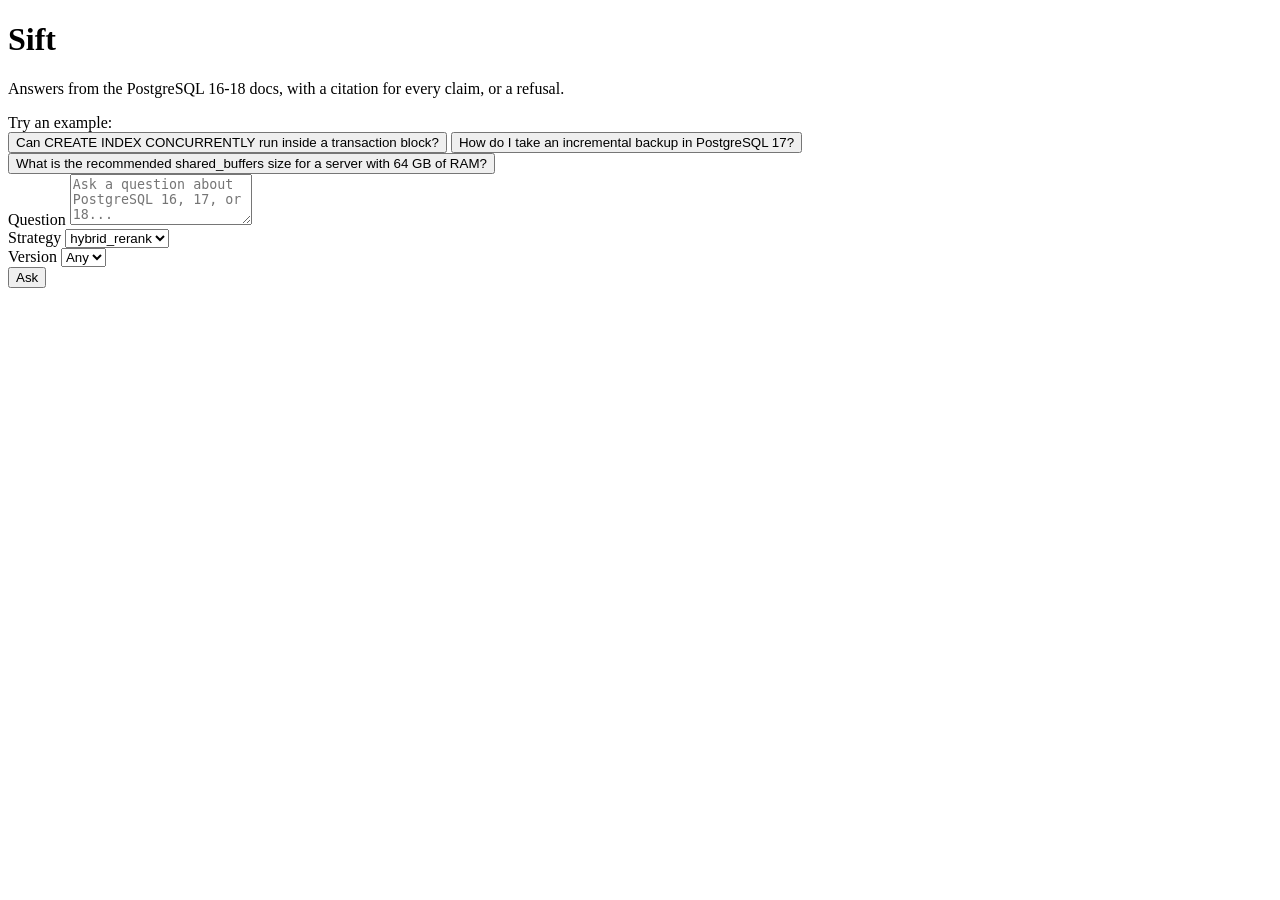
==== src/sift/api/static/index.html @ 6c11eb7f "Week 4 (part 2): query API, demo page, answer eval with Gemini - api: POST /v1/query (strategy, filt" ====
<!doctype html>
<html lang="en">
<head>
  <meta charset="utf-8">
  <meta name="viewport" content="width=device-width, initial-scale=1">
  <title>Sift</title>
  <link rel="stylesheet" href="/static/app.css">
  <script src="/static/app.js" defer></script>
</head>
<body>
  <main class="container">
    <header class="site-header">
      <h1>Sift</h1>
      <p class="subtitle">Answers from the PostgreSQL 16-18 docs, with a citation for every claim, or a refusal.</p>
    </header>

    <section class="examples" aria-label="Example questions">
      <span class="examples-label">Try an example:</span>
      <div class="example-buttons">
        <button type="button" class="example-btn" data-question="Can CREATE INDEX CONCURRENTLY run inside a transaction block?">
          Can CREATE INDEX CONCURRENTLY run inside a transaction block?
        </button>
        <button type="button" class="example-btn" data-question="How do I take an incremental backup in PostgreSQL 17?">
          How do I take an incremental backup in PostgreSQL 17?
        </button>
        <button type="button" class="example-btn" data-question="What is the recommended shared_buffers size for a server with 64 GB of RAM?">
          What is the recommended shared_buffers size for a server with 64 GB of RAM?
        </button>
      </div>
    </section>

    <form id="query-form" class="query-form">
      <div class="field">
        <label for="question">Question</label>
        <textarea id="question" name="question" rows="3" maxlength="1000" required placeholder="Ask a question about PostgreSQL 16, 17, or 18..."></textarea>
      </div>

      <div class="controls">
        <div class="field">
          <label for="strategy">Strategy</label>
          <select id="strategy" name="strategy">
            <option value="hybrid_rerank" selected>hybrid_rerank</option>
            <option value="hybrid">hybrid</option>
            <option value="naive">naive</option>
            <option value="lexical">lexical</option>
          </select>
        </div>

        <div class="field">
          <label for="version">Version</label>
          <select id="version" name="version">
            <option value="" selected>Any</option>
            <option value="16">16</option>
            <option value="17">17</option>
            <option value="18">18</option>
          </select>
        </div>

        <div class="actions">
          <button type="submit" id="ask-btn">Ask</button>
        </div>
      </div>
    </form>

    <section id="results" class="results" aria-live="polite"></section>
  </main>
</body>
</html>
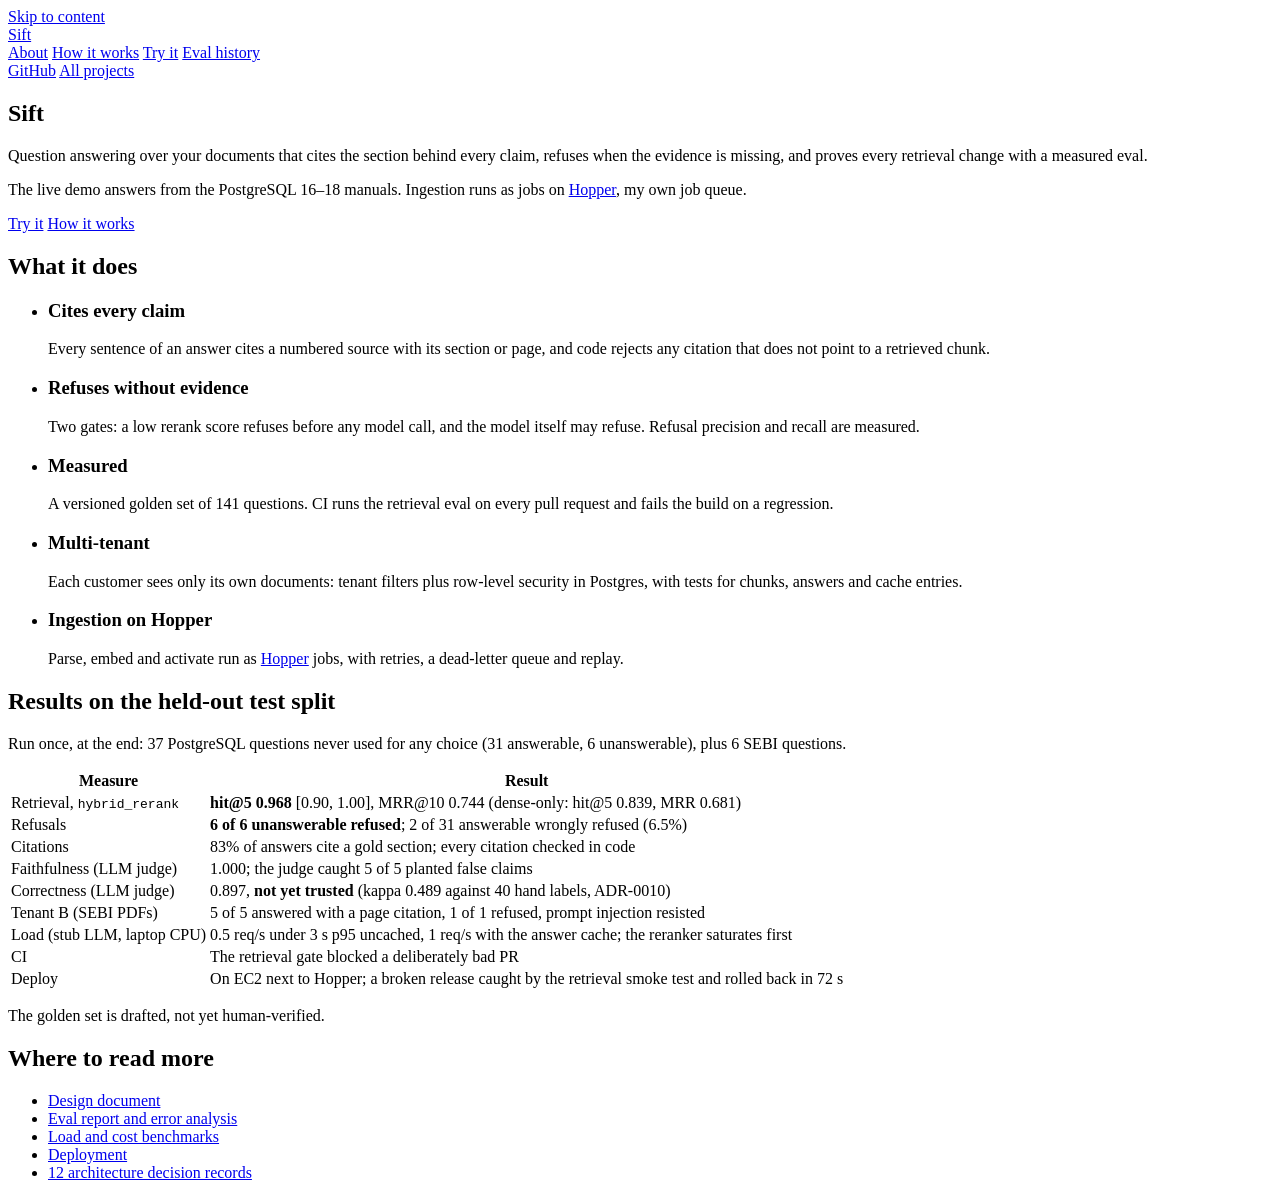
==== commit a5466d95: "Demo page: About, How it works, Try it and Eval history tabs Hash-routed tabs like Hopper's page; an" ====
--- a/src/sift/api/static/index.html
+++ b/src/sift/api/static/index.html
@@ -3,15 +3,282 @@
 <head>
   <meta charset="utf-8">
   <meta name="viewport" content="width=device-width, initial-scale=1">
-  <title>Sift</title>
-  <link rel="stylesheet" href="/static/app.css">
-  <script src="/static/app.js" defer></script>
+  <title>Sift · cited answers over your documents</title>
+  <meta name="description" content="Sift: question answering over your documents that cites the section behind every claim, refuses when the evidence is missing, and proves every retrieval change with a measured eval.">
+  <meta name="color-scheme" content="light dark">
+  <link rel="stylesheet" href="static/app.css">
+  <script src="static/app.js" defer></script>
 </head>
 <body>
-  <main class="container">
-    <header class="site-header">
+<a class="skip" href="#main">Skip to content</a>
+
+<header class="site-header">
+  <div class="wrap header-row">
+    <a class="brand" href="#about">Sift</a>
+    <nav class="tabs" aria-label="Sections">
+      <a href="#about" data-tab-link="about">About</a>
+      <a href="#how" data-tab-link="how">How it works</a>
+      <a href="#try" data-tab-link="try">Try it</a>
+      <a href="#evals" data-tab-link="evals">Eval history</a>
+    </nav>
+    <div class="header-end">
+      <a href="https://github.com/Srinu-design/sift">GitHub</a>
+      <a href="../">All projects</a>
+    </div>
+  </div>
+</header>
+
+<main id="main">
+
+<!-- ============================================================ About -->
+<section id="about" data-tab="about" class="tab-panel">
+  <div class="wrap">
+    <header class="hero">
       <h1>Sift</h1>
-      <p class="subtitle">Answers from the PostgreSQL 16-18 docs, with a citation for every claim, or a refusal.</p>
+      <p class="lede">Question answering over your documents that cites the section behind every
+        claim, refuses when the evidence is missing, and proves every retrieval change with a
+        measured eval.</p>
+      <p>The live demo answers from the PostgreSQL 16–18 manuals. Ingestion runs as jobs on
+        <a href="../hopper/">Hopper</a>, my own job queue.</p>
+      <p class="hero-actions">
+        <a class="btn primary" href="#try">Try it</a>
+        <a class="btn" href="#how">How it works</a>
+      </p>
+    </header>
+
+    <section class="section" aria-labelledby="features-title">
+      <h2 id="features-title">What it does</h2>
+      <ul class="cards">
+        <li class="card"><h3>Cites every claim</h3><p>Every sentence of an answer cites a numbered
+          source with its section or page, and code rejects any citation that does not point to
+          a retrieved chunk.</p></li>
+        <li class="card"><h3>Refuses without evidence</h3><p>Two gates: a low rerank score refuses
+          before any model call, and the model itself may refuse. Refusal precision and recall
+          are measured.</p></li>
+        <li class="card"><h3>Measured</h3><p>A versioned golden set of 141 questions. CI runs the
+          retrieval eval on every pull request and fails the build on a regression.</p></li>
+        <li class="card"><h3>Multi-tenant</h3><p>Each customer sees only its own documents:
+          tenant filters plus row-level security in Postgres, with tests for chunks, answers and
+          cache entries.</p></li>
+        <li class="card"><h3>Ingestion on Hopper</h3><p>Parse, embed and activate run as
+          <a href="https://github.com/Srinu-design/hopper">Hopper</a> jobs, with retries, a
+          dead-letter queue and replay.</p></li>
+      </ul>
+    </section>
+
+    <section class="section" aria-labelledby="results-title">
+      <h2 id="results-title">Results on the held-out test split</h2>
+      <p>Run once, at the end: 37 PostgreSQL questions never used for any choice (31 answerable,
+        6 unanswerable), plus 6 SEBI questions.</p>
+      <div class="table-wrap">
+        <table>
+          <thead><tr><th scope="col">Measure</th><th scope="col">Result</th></tr></thead>
+          <tbody>
+            <tr><td>Retrieval, <code>hybrid_rerank</code></td><td><strong>hit@5 0.968</strong> [0.90, 1.00], MRR@10 0.744 (dense-only: hit@5 0.839, MRR 0.681)</td></tr>
+            <tr><td>Refusals</td><td><strong>6 of 6 unanswerable refused</strong>; 2 of 31 answerable wrongly refused (6.5%)</td></tr>
+            <tr><td>Citations</td><td>83% of answers cite a gold section; every citation checked in code</td></tr>
+            <tr><td>Faithfulness (LLM judge)</td><td>1.000; the judge caught 5 of 5 planted false claims</td></tr>
+            <tr><td>Correctness (LLM judge)</td><td>0.897, <strong>not yet trusted</strong> (kappa 0.489 against 40 hand labels, ADR-0010)</td></tr>
+            <tr><td>Tenant B (SEBI PDFs)</td><td>5 of 5 answered with a page citation, 1 of 1 refused, prompt injection resisted</td></tr>
+            <tr><td>Load (stub LLM, laptop CPU)</td><td>0.5 req/s under 3 s p95 uncached, 1 req/s with the answer cache; the reranker saturates first</td></tr>
+            <tr><td>CI</td><td>The retrieval gate blocked a deliberately bad PR</td></tr>
+            <tr><td>Deploy</td><td>On EC2 next to Hopper; a broken release caught by the retrieval smoke test and rolled back in 72 s</td></tr>
+          </tbody>
+        </table>
+      </div>
+      <p class="note">The golden set is drafted, not yet human-verified.</p>
+    </section>
+
+    <section class="section" aria-labelledby="more-title">
+      <h2 id="more-title">Where to read more</h2>
+      <ul class="link-list">
+        <li><a href="https://github.com/Srinu-design/sift/blob/main/docs/design.md">Design document</a></li>
+        <li><a href="https://github.com/Srinu-design/sift/blob/main/docs/eval-report.md">Eval report and error analysis</a></li>
+        <li><a href="https://github.com/Srinu-design/sift/blob/main/docs/benchmarks.md">Load and cost benchmarks</a></li>
+        <li><a href="https://github.com/Srinu-design/sift/blob/main/docs/deploy.md">Deployment</a></li>
+        <li><a href="https://github.com/Srinu-design/sift/tree/main/docs/adr">12 architecture decision records</a></li>
+      </ul>
+    </section>
+  </div>
+</section>
+
+<!-- ============================================================ How it works -->
+<section id="how" data-tab="how" class="tab-panel" hidden>
+  <div class="wrap">
+    <header class="page-head">
+      <h1>How it works</h1>
+    </header>
+    <nav class="chip-row" aria-label="On this page">
+      <a class="chip" href="#pipeline">Query path</a>
+      <a class="chip" href="#ingest">Ingest path</a>
+      <a class="chip" href="#architecture">Components</a>
+      <a class="chip" href="#retrieval">Retrieval</a>
+      <a class="chip" href="#answers">Answers and refusals</a>
+      <a class="chip" href="#evaluation">Evaluation</a>
+      <a class="chip" href="#security">Tenancy and security</a>
+      <a class="chip" href="#operations">Operations</a>
+      <a class="chip" href="#decisions">Decisions</a>
+    </nav>
+
+    <section class="section" id="pipeline" aria-labelledby="pipeline-title">
+      <h2 id="pipeline-title">The query path</h2>
+      <ol class="flow">
+        <li><strong>Auth and tenancy</strong> The tenant comes from the API key, never the request;
+          every transaction is scoped to it, and row-level security is the second layer.</li>
+        <li><strong>Answer cache</strong> Keyed by tenant, collection, index version, strategy,
+          filters, prompt version, model and the normalised question.</li>
+        <li><strong>Dense and lexical search</strong> Dense top 50 (pgvector HNSW) and lexical
+          top 50 (Postgres full-text) run concurrently, with metadata filters inside both.</li>
+        <li><strong>Fusion</strong> Reciprocal-rank fusion with k = 60 merges the two lists.</li>
+        <li><strong>Rerank</strong> A cross-encoder rescores the fused top 30; the top 8 go to the
+          model.</li>
+        <li><strong>Gate 1</strong> If the best rerank score is below τ = 0.19, Sift refuses
+          without calling the model.</li>
+        <li><strong>Answer and check</strong> The model returns JSON with <code>[S#]</code>
+          markers and short quotes; code checks every id, every quote, and that every sentence
+          cites. One retry, then refusal.</li>
+        <li><strong>Gate 2</strong> The model may refuse itself. The query is logged with
+          timings per stage, tokens, cost and the gate.</li>
+      </ol>
+    </section>
+
+    <section class="section" id="ingest" aria-labelledby="ingest-title">
+      <h2 id="ingest-title">The ingest path</h2>
+      <p>An upload is stored under its SHA-256, so an unchanged file creates nothing and makes no
+        embedding calls. A Hopper <code>parse</code> job splits HTML by sections and PDFs by page
+        (chunks of about 400 tokens, 15% overlap, never across a section or page),
+        <code>embed</code> jobs run per 64 chunks on their own queue, and
+        <code>activate</code> swaps the document's live version atomically.</p>
+      <p class="note">On the live server the index was restored from the evaluated local
+        database; live uploads are not enabled there.</p>
+    </section>
+
+    <section class="section" id="architecture" aria-labelledby="arch-title">
+      <h2 id="arch-title">Components</h2>
+      <dl class="defs">
+        <div><dt>sift-api</dt><dd>Query API, uploads, collections and this page; runs as a
+          non-owner database role.</dd></div>
+        <div><dt>sift-models</dt><dd>bge-small embeddings and the MiniLM cross-encoder, loaded
+          once.</dd></div>
+        <div><dt>sift-ingest</dt><dd>Internal endpoints that Hopper's jobs call: parse, embed,
+          activate.</dd></div>
+        <div><dt>Hopper</dt><dd>Retries, dead-letter queue and replay for ingestion.</dd></div>
+        <div><dt>Postgres</dt><dd>One store for chunks, vectors, full-text and filters.</dd></div>
+        <div><dt>Redis</dt><dd>Caches, rate-limit token buckets and daily spend; every use fails
+          open.</dd></div>
+        <div><dt>Gemini</dt><dd>Writes the answer from the numbered sources.</dd></div>
+      </dl>
+    </section>
+
+    <section class="section" id="retrieval" aria-labelledby="retrieval-title">
+      <h2 id="retrieval-title">Retrieval strategies</h2>
+      <p>Golden set v1, dev split, 71 answerable questions, 95% bootstrap intervals.</p>
+      <div class="table-wrap">
+        <table>
+          <thead><tr><th scope="col">Strategy</th><th scope="col">hit@5</th><th scope="col">hit@8</th><th scope="col">recall@10</th><th scope="col">MRR@10</th></tr></thead>
+          <tbody>
+            <tr><td>naive (dense, bge-small)</td><td>0.887 <span class="ci">[0.82, 0.96]</span></td><td>0.930 <span class="ci">[0.87, 0.99]</span></td><td>0.958 <span class="ci">[0.91, 0.99]</span></td><td>0.747 <span class="ci">[0.66, 0.83]</span></td></tr>
+            <tr><td>lexical (OR full-text)</td><td>0.817 <span class="ci">[0.72, 0.90]</span></td><td>0.873 <span class="ci">[0.79, 0.94]</span></td><td>0.852 <span class="ci">[0.77, 0.93]</span></td><td>0.607 <span class="ci">[0.51, 0.69]</span></td></tr>
+            <tr><td>hybrid (RRF, k = 60)</td><td>0.887 <span class="ci">[0.82, 0.96]</span></td><td>0.958 <span class="ci">[0.90, 1.00]</span></td><td>0.951 <span class="ci">[0.89, 0.99]</span></td><td>0.738 <span class="ci">[0.65, 0.82]</span></td></tr>
+            <tr><td><strong>hybrid_rerank</strong> (cross-encoder, top 30)</td><td>0.887 <span class="ci">[0.80, 0.96]</span></td><td><strong>0.986</strong> <span class="ci">[0.96, 1.00]</span></td><td>0.979 <span class="ci">[0.94, 1.00]</span></td><td><strong>0.841</strong> <span class="ci">[0.76, 0.91]</span></td></tr>
+          </tbody>
+        </table>
+      </div>
+      <p><strong>Reranking is the first real gain:</strong> MRR@10 +0.086 [+0.018, +0.163] over
+        naive. <strong>Hybrid alone beats lexical but ties naive:</strong> it fixes exact
+        identifiers (version-specific hit@5 0.70 → 1.00) but lets two medium ranks beat one first
+        place, which the reranker fixes.</p>
+    </section>
+
+    <section class="section" id="answers" aria-labelledby="answers-title">
+      <h2 id="answers-title">Answers, citations and refusals</h2>
+      <p>86 dev questions, <code>hybrid_rerank</code>, gemini-3.5-flash-lite, prompt
+        <code>answer-v2</code>:</p>
+      <div class="table-wrap">
+        <table>
+          <thead><tr><th scope="col"></th><th scope="col">Answered</th><th scope="col">Refused</th></tr></thead>
+          <tbody>
+            <tr><td>Answerable (71)</td><td>67</td><td>4 (gate 1: 3, gate 2: 1)</td></tr>
+            <tr><td>Unanswerable (15)</td><td>2</td><td>13 (gate 1: 4, gate 2: 9)</td></tr>
+          </tbody>
+        </table>
+      </div>
+      <p>Refusal recall 0.87, wrong refusals 5.6%. Gate 1 is mostly a cost saver; the model
+        (gate 2) catches 9 of the 11 it lets through. 94% of answers cite at least one gold
+        section.</p>
+    </section>
+
+    <section class="section" id="evaluation" aria-labelledby="eval-title">
+      <h2 id="eval-title">Evaluation</h2>
+      <ul>
+        <li>Golden set v1: 123 PostgreSQL questions (17% unanswerable), labelled by section, with
+          a frozen dev/test split; v2-sebi: 18 questions with page labels and prompt-injection
+          cases.</li>
+        <li>Retrieval metrics (hit@k, recall@k, MRR@10, bootstrap intervals, paired comparisons)
+          gate every pull request; the gate
+          <a href="https://github.com/Srinu-design/sift/blob/main/docs/ci-gate-demo.md">blocked a
+          deliberately bad one</a>.</li>
+        <li>Answers, refusals, citations and the LLM judge run nightly. The judge's correctness
+          score is not yet trusted (kappa 0.489 against 40 hand labels).</li>
+        <li>Every dated run is on the <a href="#evals">Eval history</a> tab.</li>
+      </ul>
+    </section>
+
+    <section class="section" id="security" aria-labelledby="security-title">
+      <h2 id="security-title">Tenancy and security</h2>
+      <ul>
+        <li>Tenant filters plus row-level security on a shared index; tests prove tenant B cannot
+          retrieve tenant A's chunks, answers or cache entries.</li>
+        <li>API keys look like <code>sift_live_&lt;prefix&gt;_&lt;secret&gt;</code>; only an
+          HMAC of the secret, with a server-side pepper, is stored.</li>
+        <li>Sources are treated as data: prompt v2 fences them, and all three instructions planted
+          in a tenant-B document were resisted.</li>
+        <li>This page runs under a strict Content-Security-Policy and renders model output as text
+          only.</li>
+      </ul>
+    </section>
+
+    <section class="section" id="operations" aria-labelledby="ops-title">
+      <h2 id="ops-title">Operations</h2>
+      <ul>
+        <li>Answer cache keyed by index version, a query-embedding cache, per-client rate limits
+          and a per-tenant daily spend cap.</li>
+        <li>Prometheus metrics and a Grafana dashboard: p50/p95 per stage, cost per query, cache
+          hit rate, refusals by gate, errors.</li>
+        <li>Load: 0.5 requests/s with p95 under 3 s without the answer cache, 1 request/s with it;
+          the cross-encoder saturates first.</li>
+        <li>Deployed from GitHub Actions; each release must pass a retrieval smoke test or the
+          previous one comes back automatically.</li>
+      </ul>
+    </section>
+
+    <section class="section" id="decisions" aria-labelledby="decisions-title">
+      <h2 id="decisions-title">Decisions</h2>
+      <ol class="adr-list">
+        <li><a href="https://github.com/Srinu-design/sift/blob/main/docs/adr/0001-postgres-for-search.md">Postgres (pgvector + full-text search) instead of a dedicated vector database</a></li>
+        <li><a href="https://github.com/Srinu-design/sift/blob/main/docs/adr/0002-rrf-fusion.md">Reciprocal-rank fusion with k = 60 instead of weighted score fusion</a></li>
+        <li><a href="https://github.com/Srinu-design/sift/blob/main/docs/adr/0003-cross-encoder-rerank.md">Rerank the fused top 30 with ms-marco-MiniLM-L6-v2 on CPU</a></li>
+        <li><a href="https://github.com/Srinu-design/sift/blob/main/docs/adr/0004-chunking.md">Structure-aware chunking at ~400 tokens with 15% overlap, from the ablation</a></li>
+        <li><a href="https://github.com/Srinu-design/sift/blob/main/docs/adr/0005-embedding-model.md">Embedding model: local bge-small-en-v1.5, not an API model</a></li>
+        <li><a href="https://github.com/Srinu-design/sift/blob/main/docs/adr/0006-ingestion-on-hopper.md">Ingestion as Hopper http jobs; internal-host allowlist; a queue for embedding</a></li>
+        <li><a href="https://github.com/Srinu-design/sift/blob/main/docs/adr/0007-gold-labels.md">Gold labels at section or page level, never chunk ids</a></li>
+        <li><a href="https://github.com/Srinu-design/sift/blob/main/docs/adr/0008-two-gate-refusal.md">Two-gate refusal, with τ tuned on dev</a></li>
+        <li><a href="https://github.com/Srinu-design/sift/blob/main/docs/adr/0009-eval-in-ci.md">Retrieval eval on every PR; generation eval nightly</a></li>
+        <li><a href="https://github.com/Srinu-design/sift/blob/main/docs/adr/0010-llm-judge.md">LLM judge, validated against human labels (not yet trusted for correctness)</a></li>
+        <li><a href="https://github.com/Srinu-design/sift/blob/main/docs/adr/0011-answer-cache.md">Answer cache keyed by index_version; no semantic cache</a></li>
+        <li><a href="https://github.com/Srinu-design/sift/blob/main/docs/adr/0012-tenant-isolation.md">Tenant isolation with filters plus row-level security, on a shared index</a></li>
+      </ol>
+    </section>
+  </div>
+</section>
+
+<!-- ============================================================ Try it -->
+<section id="try" data-tab="try" class="tab-panel" hidden>
+  <div class="wrap">
+    <header class="page-head">
+      <h1>Try it</h1>
+      <p class="subtitle">Answers come only from the PostgreSQL 16–18 manuals, with a citation for
+        every claim; off-topic questions are refused. The demo shares one free-tier model quota.</p>
     </header>
 
     <section class="examples" aria-label="Example questions">
@@ -63,6 +330,41 @@
     </form>
 
     <section id="results" class="results" aria-live="polite"></section>
-  </main>
+  </div>
+</section>
+
+<!-- ============================================================ Eval history -->
+<section id="evals" data-tab="evals" class="tab-panel" hidden>
+  <div class="wrap">
+    <header class="page-head">
+      <h1>Eval history</h1>
+      <p class="subtitle">Every dated eval run committed to the repository, one row per run.
+        <strong>dev</strong> runs guided every choice; <strong>test</strong> runs were made once,
+        at the end. Strategy labels with a suffix (<code>-r10</code>, <code>-nofilter</code>,
+        <code>-and</code>) are ablations. Regenerated with <code>make eval-history</code>.</p>
+    </header>
+    <p id="evals-status" class="note" aria-live="polite">Loading…</p>
+    <section class="section" aria-labelledby="ret-runs-title">
+      <h2 id="ret-runs-title">Retrieval runs</h2>
+      <div class="table-wrap">
+        <table>
+          <thead><tr><th scope="col">Date (UTC)</th><th scope="col">Commit</th><th scope="col">Strategy</th><th scope="col">Split</th><th scope="col">Golden set</th><th scope="col">hit@5</th><th scope="col">hit@8</th><th scope="col">recall@10</th><th scope="col">MRR@10</th></tr></thead>
+          <tbody id="retrieval-runs"></tbody>
+        </table>
+      </div>
+    </section>
+    <section class="section" aria-labelledby="ans-runs-title">
+      <h2 id="ans-runs-title">Answer runs</h2>
+      <div class="table-wrap">
+        <table>
+          <thead><tr><th scope="col">Date (UTC)</th><th scope="col">Commit</th><th scope="col">Strategy</th><th scope="col">Split</th><th scope="col">Golden set</th><th scope="col">Refusal recall</th><th scope="col">Refusal precision</th><th scope="col">Citation accuracy</th></tr></thead>
+          <tbody id="answer-runs"></tbody>
+        </table>
+      </div>
+    </section>
+  </div>
+</section>
+
+</main>
 </body>
 </html>
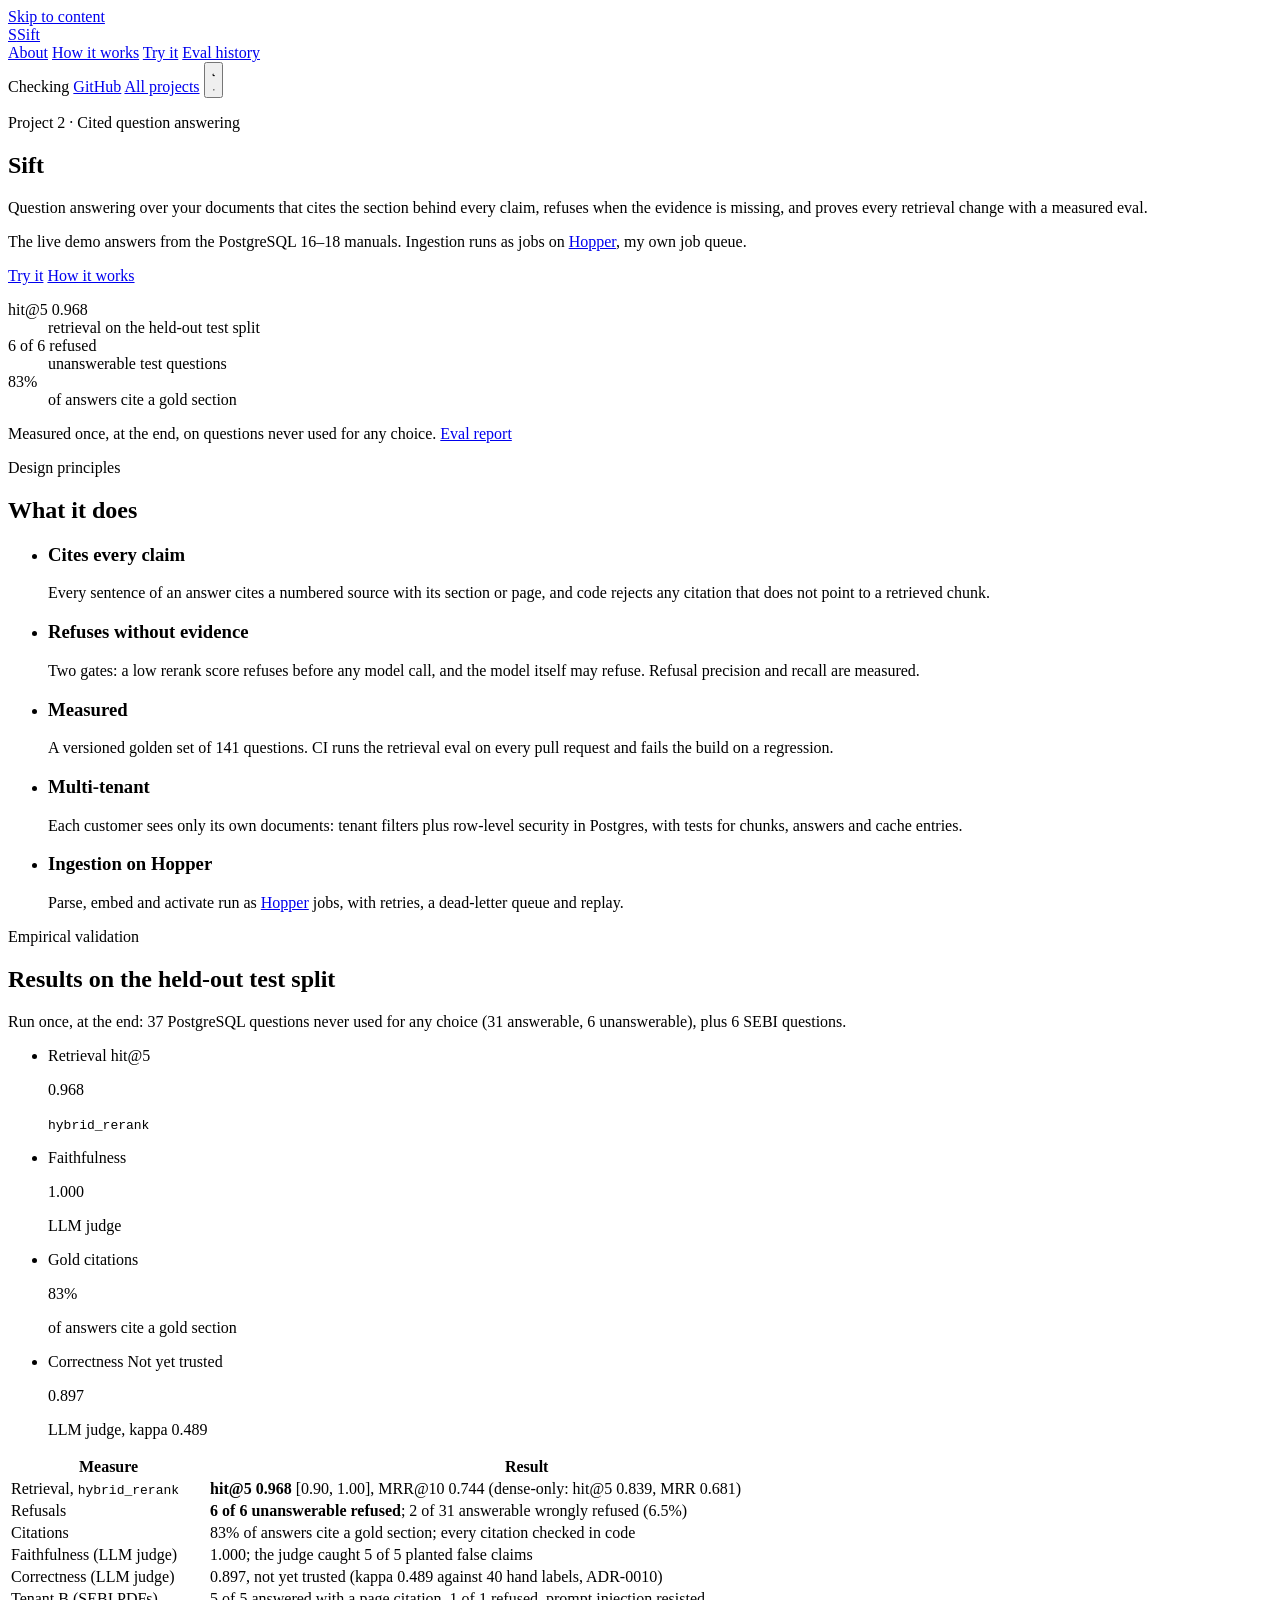
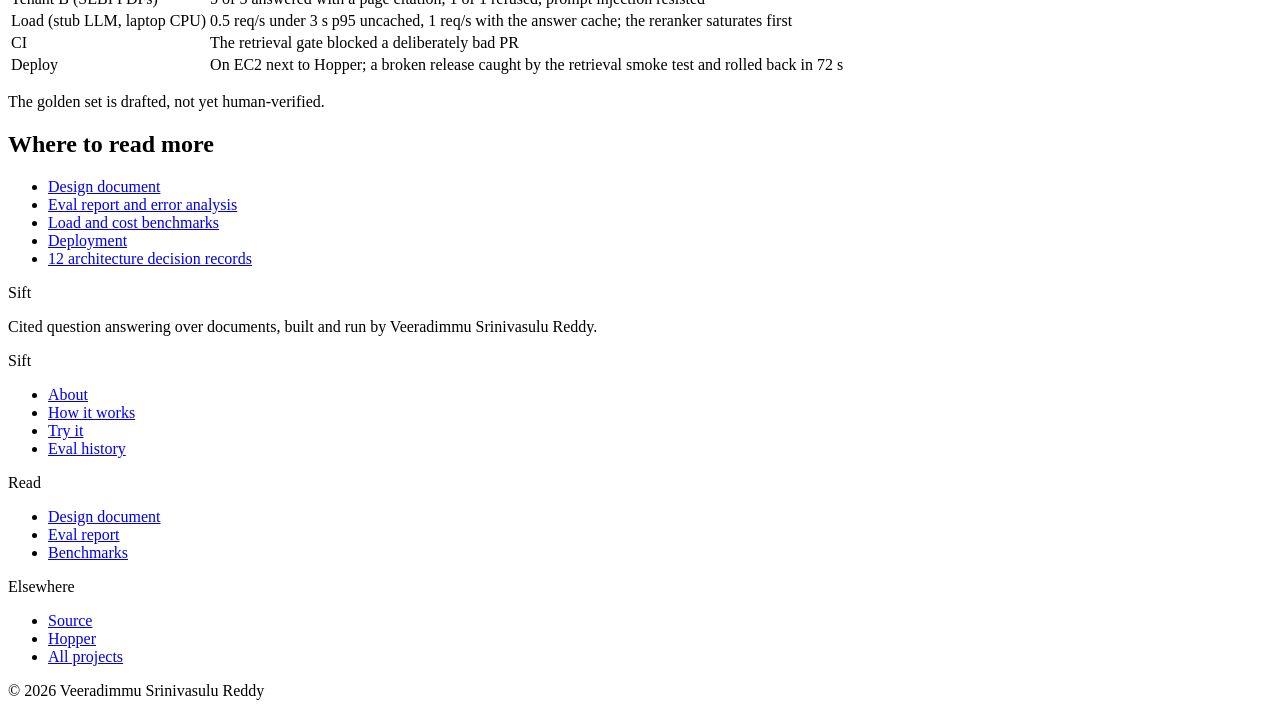
==== commit 2c640318: "Rebuild the demo page from the Stitch designs Same design tokens as the portfolio home and Hopper's " ====
--- a/src/sift/api/static/index.html
+++ b/src/sift/api/static/index.html
@@ -6,15 +6,17 @@
   <title>Sift · cited answers over your documents</title>
   <meta name="description" content="Sift: question answering over your documents that cites the section behind every claim, refuses when the evidence is missing, and proves every retrieval change with a measured eval.">
   <meta name="color-scheme" content="light dark">
+  <!-- Before the styles: applies a saved light or dark choice before the first paint. -->
+  <script src="static/theme.js"></script>
   <link rel="stylesheet" href="static/app.css">
   <script src="static/app.js" defer></script>
 </head>
 <body>
 <a class="skip" href="#main">Skip to content</a>
 
-<header class="site-header">
-  <div class="wrap header-row">
-    <a class="brand" href="#about">Sift</a>
+<header class="nav-shell">
+  <div class="nav">
+    <a class="brand" href="#about" aria-label="Sift, home"><span class="mark emerald" aria-hidden="true">S</span><span>Sift</span></a>
     <nav class="tabs" aria-label="Sections">
       <a href="#about" data-tab-link="about">About</a>
       <a href="#how" data-tab-link="how">How it works</a>
@@ -22,8 +24,15 @@
       <a href="#evals" data-tab-link="evals">Eval history</a>
     </nav>
     <div class="header-end">
-      <a href="https://github.com/Srinu-design/sift">GitHub</a>
-      <a href="../">All projects</a>
+      <span class="status" id="status" data-state="unknown" title="Live status from readyz">
+        <span class="status-dot" aria-hidden="true"></span><span id="status-text">Checking</span>
+      </span>
+      <a class="header-link" href="https://github.com/Srinu-design/sift">GitHub</a>
+      <a class="header-link" href="../">All projects</a>
+      <button type="button" class="icon-btn" id="theme-toggle" aria-label="Switch to dark mode" title="Switch to dark mode">
+        <svg class="icon-moon" viewBox="0 0 24 24" aria-hidden="true"><path d="M20 14.5A8.5 8.5 0 0 1 9.5 4a8.5 8.5 0 1 0 10.5 10.5Z"/></svg>
+        <svg class="icon-sun" viewBox="0 0 24 24" aria-hidden="true"><circle cx="12" cy="12" r="4.2"/><path d="M12 2.5v2.2M12 19.3v2.2M2.5 12h2.2M19.3 12h2.2M5.3 5.3l1.55 1.55M17.15 17.15l1.55 1.55M5.3 18.7l1.55-1.55M17.15 6.85l1.55-1.55"/></svg>
+      </button>
     </div>
   </div>
 </header>
@@ -32,24 +41,39 @@
 
 <!-- ============================================================ About -->
 <section id="about" data-tab="about" class="tab-panel">
-  <div class="wrap">
-    <header class="hero">
-      <h1>Sift</h1>
-      <p class="lede">Question answering over your documents that cites the section behind every
+  <div class="hero">
+    <div class="wrap hero-head">
+      <p class="eyebrow">Project 2 · Cited question answering</p>
+      <h1 class="display">Sift</h1>
+      <p class="tagline">Question answering over your documents that cites the section behind every
         claim, refuses when the evidence is missing, and proves every retrieval change with a
         measured eval.</p>
-      <p>The live demo answers from the PostgreSQL 16–18 manuals. Ingestion runs as jobs on
-        <a href="../hopper/">Hopper</a>, my own job queue.</p>
-      <p class="hero-actions">
+      <p class="lead">The live demo answers from the PostgreSQL 16–18 manuals. Ingestion runs as jobs
+        on <a href="../hopper/">Hopper</a>, my own job queue.</p>
+      <div class="actions">
         <a class="btn primary" href="#try">Try it</a>
         <a class="btn" href="#how">How it works</a>
-      </p>
-    </header>
-
+      </div>
+    </div>
+    <div class="wrap">
+      <div class="hero-art on-dark">
+        <dl class="figures">
+          <div><dt>hit@5 0.968</dt><dd>retrieval on the held-out test split</dd></div>
+          <div><dt>6 of 6 refused</dt><dd>unanswerable test questions</dd></div>
+          <div><dt>83%</dt><dd>of answers cite a gold section</dd></div>
+        </dl>
+      </div>
+      <p class="footnote">Measured once, at the end, on questions never used for any choice.
+        <a href="https://github.com/Srinu-design/sift/blob/main/docs/eval-report.md">Eval report</a></p>
+    </div>
+  </div>
+
+  <div class="wrap">
     <section class="section" aria-labelledby="features-title">
+      <p class="eyebrow">Design principles</p>
       <h2 id="features-title">What it does</h2>
       <ul class="cards">
-        <li class="card"><h3>Cites every claim</h3><p>Every sentence of an answer cites a numbered
+        <li class="card wide"><h3>Cites every claim</h3><p>Every sentence of an answer cites a numbered
           source with its section or page, and code rejects any citation that does not point to
           a retrieved chunk.</p></li>
         <li class="card"><h3>Refuses without evidence</h3><p>Two gates: a low rerank score refuses
@@ -67,9 +91,16 @@
     </section>
 
     <section class="section" aria-labelledby="results-title">
+      <p class="eyebrow">Empirical validation</p>
       <h2 id="results-title">Results on the held-out test split</h2>
-      <p>Run once, at the end: 37 PostgreSQL questions never used for any choice (31 answerable,
-        6 unanswerable), plus 6 SEBI questions.</p>
+      <p class="section-lead">Run once, at the end: 37 PostgreSQL questions never used for any choice
+        (31 answerable, 6 unanswerable), plus 6 SEBI questions.</p>
+      <ul class="metrics">
+        <li><p class="metric-label">Retrieval hit@5</p><p class="metric-value">0.968</p><p class="metric-note"><code>hybrid_rerank</code></p></li>
+        <li><p class="metric-label">Faithfulness</p><p class="metric-value">1.000</p><p class="metric-note">LLM judge</p></li>
+        <li><p class="metric-label">Gold citations</p><p class="metric-value">83%</p><p class="metric-note">of answers cite a gold section</p></li>
+        <li><p class="metric-label">Correctness <span class="chip-warn">Not yet trusted</span></p><p class="metric-value">0.897</p><p class="metric-note">LLM judge, kappa 0.489</p></li>
+      </ul>
       <div class="table-wrap">
         <table>
           <thead><tr><th scope="col">Measure</th><th scope="col">Result</th></tr></thead>
@@ -78,7 +109,7 @@
             <tr><td>Refusals</td><td><strong>6 of 6 unanswerable refused</strong>; 2 of 31 answerable wrongly refused (6.5%)</td></tr>
             <tr><td>Citations</td><td>83% of answers cite a gold section; every citation checked in code</td></tr>
             <tr><td>Faithfulness (LLM judge)</td><td>1.000; the judge caught 5 of 5 planted false claims</td></tr>
-            <tr><td>Correctness (LLM judge)</td><td>0.897, <strong>not yet trusted</strong> (kappa 0.489 against 40 hand labels, ADR-0010)</td></tr>
+            <tr><td>Correctness (LLM judge)</td><td>0.897, <span class="chip-warn">not yet trusted</span> (kappa 0.489 against 40 hand labels, ADR-0010)</td></tr>
             <tr><td>Tenant B (SEBI PDFs)</td><td>5 of 5 answered with a page citation, 1 of 1 refused, prompt injection resisted</td></tr>
             <tr><td>Load (stub LLM, laptop CPU)</td><td>0.5 req/s under 3 s p95 uncached, 1 req/s with the answer cache; the reranker saturates first</td></tr>
             <tr><td>CI</td><td>The retrieval gate blocked a deliberately bad PR</td></tr>
@@ -91,7 +122,7 @@
 
     <section class="section" aria-labelledby="more-title">
       <h2 id="more-title">Where to read more</h2>
-      <ul class="link-list">
+      <ul class="pill-links">
         <li><a href="https://github.com/Srinu-design/sift/blob/main/docs/design.md">Design document</a></li>
         <li><a href="https://github.com/Srinu-design/sift/blob/main/docs/eval-report.md">Eval report and error analysis</a></li>
         <li><a href="https://github.com/Srinu-design/sift/blob/main/docs/benchmarks.md">Load and cost benchmarks</a></li>
@@ -107,8 +138,11 @@
   <div class="wrap">
     <header class="page-head">
       <h1>How it works</h1>
+      <p class="lead">From a question to a cited answer or a refusal, and how each step is measured.</p>
     </header>
-    <nav class="chip-row" aria-label="On this page">
+  </div>
+  <nav class="subnav" aria-label="On this page">
+    <div class="subnav-row">
       <a class="chip" href="#pipeline">Query path</a>
       <a class="chip" href="#ingest">Ingest path</a>
       <a class="chip" href="#architecture">Components</a>
@@ -118,39 +152,47 @@
       <a class="chip" href="#security">Tenancy and security</a>
       <a class="chip" href="#operations">Operations</a>
       <a class="chip" href="#decisions">Decisions</a>
-    </nav>
+    </div>
+  </nav>
+  <div class="wrap">
 
     <section class="section" id="pipeline" aria-labelledby="pipeline-title">
       <h2 id="pipeline-title">The query path</h2>
       <ol class="flow">
-        <li><strong>Auth and tenancy</strong> The tenant comes from the API key, never the request;
-          every transaction is scoped to it, and row-level security is the second layer.</li>
-        <li><strong>Answer cache</strong> Keyed by tenant, collection, index version, strategy,
-          filters, prompt version, model and the normalised question.</li>
-        <li><strong>Dense and lexical search</strong> Dense top 50 (pgvector HNSW) and lexical
-          top 50 (Postgres full-text) run concurrently, with metadata filters inside both.</li>
-        <li><strong>Fusion</strong> Reciprocal-rank fusion with k = 60 merges the two lists.</li>
-        <li><strong>Rerank</strong> A cross-encoder rescores the fused top 30; the top 8 go to the
-          model.</li>
-        <li><strong>Gate 1</strong> If the best rerank score is below τ = 0.19, Sift refuses
-          without calling the model.</li>
-        <li><strong>Answer and check</strong> The model returns JSON with <code>[S#]</code>
+        <li><h3>Auth and tenancy</h3><p>The tenant comes from the API key, never the request;
+          every transaction is scoped to it, and row-level security is the second layer.</p></li>
+        <li><h3>Answer cache</h3><p>Keyed by tenant, collection, index version, strategy,
+          filters, prompt version, model and the normalised question.</p></li>
+        <li><h3>Dense and lexical search</h3>
+          <div class="lanes">
+            <p class="lane"><strong>Dense</strong> top 50, pgvector HNSW</p>
+            <p class="lane"><strong>Lexical</strong> top 50, Postgres full-text</p>
+          </div>
+          <p>Both run concurrently, with metadata filters inside both.</p></li>
+        <li><h3>Fusion</h3><p>Reciprocal-rank fusion with k = 60 merges the two lists.</p></li>
+        <li><h3>Rerank</h3><p>A cross-encoder rescores the fused top 30; the top 8 go to the
+          model.</p></li>
+        <li><h3>Gate 1</h3><p>If the best rerank score is below τ = 0.19, Sift refuses
+          without calling the model.</p></li>
+        <li><h3>Answer and check</h3><p>The model returns JSON with <code>[S#]</code>
           markers and short quotes; code checks every id, every quote, and that every sentence
-          cites. One retry, then refusal.</li>
-        <li><strong>Gate 2</strong> The model may refuse itself. The query is logged with
-          timings per stage, tokens, cost and the gate.</li>
+          cites. One retry, then refusal.</p></li>
+        <li><h3>Gate 2</h3><p>The model may refuse itself. The query is logged with
+          timings per stage, tokens, cost and the gate.</p></li>
       </ol>
     </section>
 
     <section class="section" id="ingest" aria-labelledby="ingest-title">
       <h2 id="ingest-title">The ingest path</h2>
-      <p>An upload is stored under its SHA-256, so an unchanged file creates nothing and makes no
-        embedding calls. A Hopper <code>parse</code> job splits HTML by sections and PDFs by page
-        (chunks of about 400 tokens, 15% overlap, never across a section or page),
-        <code>embed</code> jobs run per 64 chunks on their own queue, and
-        <code>activate</code> swaps the document's live version atomically.</p>
-      <p class="note">On the live server the index was restored from the evaluated local
-        database; live uploads are not enabled there.</p>
+      <div class="card prose">
+        <p>An upload is stored under its SHA-256, so an unchanged file creates nothing and makes no
+          embedding calls. A Hopper <code>parse</code> job splits HTML by sections and PDFs by page
+          (chunks of about 400 tokens, 15% overlap, never across a section or page),
+          <code>embed</code> jobs run per 64 chunks on their own queue, and
+          <code>activate</code> swaps the document's live version atomically.</p>
+        <p class="note">On the live server the index was restored from the evaluated local
+          database; live uploads are not enabled there.</p>
+      </div>
     </section>
 
     <section class="section" id="architecture" aria-labelledby="arch-title">
@@ -172,15 +214,16 @@
 
     <section class="section" id="retrieval" aria-labelledby="retrieval-title">
       <h2 id="retrieval-title">Retrieval strategies</h2>
-      <p>Golden set v1, dev split, 71 answerable questions, 95% bootstrap intervals.</p>
+      <p class="section-lead">Golden set v1, dev split, 71 answerable questions, 95% bootstrap
+        intervals. The best value in each column is marked.</p>
       <div class="table-wrap">
         <table>
           <thead><tr><th scope="col">Strategy</th><th scope="col">hit@5</th><th scope="col">hit@8</th><th scope="col">recall@10</th><th scope="col">MRR@10</th></tr></thead>
           <tbody>
-            <tr><td>naive (dense, bge-small)</td><td>0.887 <span class="ci">[0.82, 0.96]</span></td><td>0.930 <span class="ci">[0.87, 0.99]</span></td><td>0.958 <span class="ci">[0.91, 0.99]</span></td><td>0.747 <span class="ci">[0.66, 0.83]</span></td></tr>
+            <tr><td>naive (dense, bge-small)</td><td><span class="best">0.887</span> <span class="ci">[0.82, 0.96]</span></td><td>0.930 <span class="ci">[0.87, 0.99]</span></td><td>0.958 <span class="ci">[0.91, 0.99]</span></td><td>0.747 <span class="ci">[0.66, 0.83]</span></td></tr>
             <tr><td>lexical (OR full-text)</td><td>0.817 <span class="ci">[0.72, 0.90]</span></td><td>0.873 <span class="ci">[0.79, 0.94]</span></td><td>0.852 <span class="ci">[0.77, 0.93]</span></td><td>0.607 <span class="ci">[0.51, 0.69]</span></td></tr>
-            <tr><td>hybrid (RRF, k = 60)</td><td>0.887 <span class="ci">[0.82, 0.96]</span></td><td>0.958 <span class="ci">[0.90, 1.00]</span></td><td>0.951 <span class="ci">[0.89, 0.99]</span></td><td>0.738 <span class="ci">[0.65, 0.82]</span></td></tr>
-            <tr><td><strong>hybrid_rerank</strong> (cross-encoder, top 30)</td><td>0.887 <span class="ci">[0.80, 0.96]</span></td><td><strong>0.986</strong> <span class="ci">[0.96, 1.00]</span></td><td>0.979 <span class="ci">[0.94, 1.00]</span></td><td><strong>0.841</strong> <span class="ci">[0.76, 0.91]</span></td></tr>
+            <tr><td>hybrid (RRF, k = 60)</td><td><span class="best">0.887</span> <span class="ci">[0.82, 0.96]</span></td><td>0.958 <span class="ci">[0.90, 1.00]</span></td><td>0.951 <span class="ci">[0.89, 0.99]</span></td><td>0.738 <span class="ci">[0.65, 0.82]</span></td></tr>
+            <tr><td><strong>hybrid_rerank</strong> (cross-encoder, top 30)</td><td><span class="best">0.887</span> <span class="ci">[0.80, 0.96]</span></td><td><span class="best">0.986</span> <span class="ci">[0.96, 1.00]</span></td><td><span class="best">0.979</span> <span class="ci">[0.94, 1.00]</span></td><td><span class="best">0.841</span> <span class="ci">[0.76, 0.91]</span></td></tr>
           </tbody>
         </table>
       </div>
@@ -192,11 +235,11 @@
 
     <section class="section" id="answers" aria-labelledby="answers-title">
       <h2 id="answers-title">Answers, citations and refusals</h2>
-      <p>86 dev questions, <code>hybrid_rerank</code>, gemini-3.5-flash-lite, prompt
+      <p class="section-lead">86 dev questions, <code>hybrid_rerank</code>, gemini-3.5-flash-lite, prompt
         <code>answer-v2</code>:</p>
       <div class="table-wrap">
         <table>
-          <thead><tr><th scope="col"></th><th scope="col">Answered</th><th scope="col">Refused</th></tr></thead>
+          <thead><tr><th scope="col"><span class="sr-only">Questions</span></th><th scope="col">Answered</th><th scope="col">Refused</th></tr></thead>
           <tbody>
             <tr><td>Answerable (71)</td><td>67</td><td>4 (gate 1: 3, gate 2: 1)</td></tr>
             <tr><td>Unanswerable (15)</td><td>2</td><td>13 (gate 1: 4, gate 2: 9)</td></tr>
@@ -208,49 +251,51 @@
         section.</p>
     </section>
 
-    <section class="section" id="evaluation" aria-labelledby="eval-title">
-      <h2 id="eval-title">Evaluation</h2>
-      <ul>
-        <li>Golden set v1: 123 PostgreSQL questions (17% unanswerable), labelled by section, with
-          a frozen dev/test split; v2-sebi: 18 questions with page labels and prompt-injection
-          cases.</li>
-        <li>Retrieval metrics (hit@k, recall@k, MRR@10, bootstrap intervals, paired comparisons)
-          gate every pull request; the gate
-          <a href="https://github.com/Srinu-design/sift/blob/main/docs/ci-gate-demo.md">blocked a
-          deliberately bad one</a>.</li>
-        <li>Answers, refusals, citations and the LLM judge run nightly. The judge's correctness
-          score is not yet trusted (kappa 0.489 against 40 hand labels).</li>
-        <li>Every dated run is on the <a href="#evals">Eval history</a> tab.</li>
-      </ul>
-    </section>
-
-    <section class="section" id="security" aria-labelledby="security-title">
-      <h2 id="security-title">Tenancy and security</h2>
-      <ul>
-        <li>Tenant filters plus row-level security on a shared index; tests prove tenant B cannot
-          retrieve tenant A's chunks, answers or cache entries.</li>
-        <li>API keys look like <code>sift_live_&lt;prefix&gt;_&lt;secret&gt;</code>; only an
-          HMAC of the secret, with a server-side pepper, is stored.</li>
-        <li>Sources are treated as data: prompt v2 fences them, and all three instructions planted
-          in a tenant-B document were resisted.</li>
-        <li>This page runs under a strict Content-Security-Policy and renders model output as text
-          only.</li>
-      </ul>
-    </section>
-
-    <section class="section" id="operations" aria-labelledby="ops-title">
-      <h2 id="ops-title">Operations</h2>
-      <ul>
-        <li>Answer cache keyed by index version, a query-embedding cache, per-client rate limits
-          and a per-tenant daily spend cap.</li>
-        <li>Prometheus metrics and a Grafana dashboard: p50/p95 per stage, cost per query, cache
-          hit rate, refusals by gate, errors.</li>
-        <li>Load: 0.5 requests/s with p95 under 3 s without the answer cache, 1 request/s with it;
-          the cross-encoder saturates first.</li>
-        <li>Deployed from GitHub Actions; each release must pass a retrieval smoke test or the
-          previous one comes back automatically.</li>
-      </ul>
-    </section>
+    <div class="trio">
+      <section class="card" id="evaluation" aria-labelledby="eval-title">
+        <h2 id="eval-title">Evaluation</h2>
+        <ul>
+          <li>Golden set v1: 123 PostgreSQL questions (17% unanswerable), labelled by section, with
+            a frozen dev/test split; v2-sebi: 18 questions with page labels and prompt-injection
+            cases.</li>
+          <li>Retrieval metrics (hit@k, recall@k, MRR@10, bootstrap intervals, paired comparisons)
+            gate every pull request; the gate
+            <a href="https://github.com/Srinu-design/sift/blob/main/docs/ci-gate-demo.md">blocked a
+            deliberately bad one</a>.</li>
+          <li>Answers, refusals, citations and the LLM judge run nightly. The judge's correctness
+            score is not yet trusted (kappa 0.489 against 40 hand labels).</li>
+          <li>Every dated run is on the <a href="#evals">Eval history</a> tab.</li>
+        </ul>
+      </section>
+
+      <section class="card" id="security" aria-labelledby="security-title">
+        <h2 id="security-title">Tenancy and security</h2>
+        <ul>
+          <li>Tenant filters plus row-level security on a shared index; tests prove tenant B cannot
+            retrieve tenant A's chunks, answers or cache entries.</li>
+          <li>API keys look like <code>sift_live_&lt;prefix&gt;_&lt;secret&gt;</code>; only an
+            HMAC of the secret, with a server-side pepper, is stored.</li>
+          <li>Sources are treated as data: prompt v2 fences them, and all three instructions planted
+            in a tenant-B document were resisted.</li>
+          <li>This page runs under a strict Content-Security-Policy and renders model output as text
+            only.</li>
+        </ul>
+      </section>
+
+      <section class="card" id="operations" aria-labelledby="ops-title">
+        <h2 id="ops-title">Operations</h2>
+        <ul>
+          <li>Answer cache keyed by index version, a query-embedding cache, per-client rate limits
+            and a per-tenant daily spend cap.</li>
+          <li>Prometheus metrics and a Grafana dashboard: p50/p95 per stage, cost per query, cache
+            hit rate, refusals by gate, errors.</li>
+          <li>Load: 0.5 requests/s with p95 under 3 s without the answer cache, 1 request/s with it;
+            the cross-encoder saturates first.</li>
+          <li>Deployed from GitHub Actions; each release must pass a retrieval smoke test or the
+            previous one comes back automatically.</li>
+        </ul>
+      </section>
+    </div>
 
     <section class="section" id="decisions" aria-labelledby="decisions-title">
       <h2 id="decisions-title">Decisions</h2>
@@ -277,33 +322,23 @@
   <div class="wrap">
     <header class="page-head">
       <h1>Try it</h1>
-      <p class="subtitle">Answers come only from the PostgreSQL 16–18 manuals, with a citation for
+      <p class="lead">Answers come only from the PostgreSQL 16–18 manuals, with a citation for
         every claim; off-topic questions are refused. The demo shares one free-tier model quota.</p>
     </header>
 
-    <section class="examples" aria-label="Example questions">
-      <span class="examples-label">Try an example:</span>
-      <div class="example-buttons">
-        <button type="button" class="example-btn" data-question="Can CREATE INDEX CONCURRENTLY run inside a transaction block?">
-          Can CREATE INDEX CONCURRENTLY run inside a transaction block?
-        </button>
-        <button type="button" class="example-btn" data-question="How do I take an incremental backup in PostgreSQL 17?">
-          How do I take an incremental backup in PostgreSQL 17?
-        </button>
-        <button type="button" class="example-btn" data-question="What is the recommended shared_buffers size for a server with 64 GB of RAM?">
-          What is the recommended shared_buffers size for a server with 64 GB of RAM?
-        </button>
-      </div>
-    </section>
-
-    <form id="query-form" class="query-form">
-      <div class="field">
-        <label for="question">Question</label>
-        <textarea id="question" name="question" rows="3" maxlength="1000" required placeholder="Ask a question about PostgreSQL 16, 17, or 18..."></textarea>
+    <form id="query-form" class="ask-box">
+      <label for="question" class="sr-only">Question</label>
+      <textarea id="question" name="question" rows="3" maxlength="1000" required placeholder="Ask a question about PostgreSQL 16, 17, or 18…"></textarea>
+
+      <div class="examples" role="group" aria-labelledby="examples-label">
+        <span class="examples-label" id="examples-label">Try an example:</span>
+        <button type="button" class="example-btn" data-question="Can CREATE INDEX CONCURRENTLY run inside a transaction block?">Can CREATE INDEX CONCURRENTLY run inside a transaction block?</button>
+        <button type="button" class="example-btn" data-question="How do I take an incremental backup in PostgreSQL 17?">How do I take an incremental backup in PostgreSQL 17?</button>
+        <button type="button" class="example-btn" data-question="What is the recommended shared_buffers size for a server with 64 GB of RAM?">What is the recommended shared_buffers size for a server with 64 GB of RAM?</button>
       </div>
 
       <div class="controls">
-        <div class="field">
+        <div class="pill-select">
           <label for="strategy">Strategy</label>
           <select id="strategy" name="strategy">
             <option value="hybrid_rerank" selected>hybrid_rerank</option>
@@ -312,8 +347,7 @@
             <option value="lexical">lexical</option>
           </select>
         </div>
-
-        <div class="field">
+        <div class="pill-select">
           <label for="version">Version</label>
           <select id="version" name="version">
             <option value="" selected>Any</option>
@@ -322,10 +356,7 @@
             <option value="18">18</option>
           </select>
         </div>
-
-        <div class="actions">
-          <button type="submit" id="ask-btn">Ask</button>
-        </div>
+        <button type="submit" id="ask-btn" class="btn primary">Ask</button>
       </div>
     </form>
 
@@ -338,12 +369,19 @@
   <div class="wrap">
     <header class="page-head">
       <h1>Eval history</h1>
-      <p class="subtitle">Every dated eval run committed to the repository, one row per run.
+      <p class="lead">Every dated eval run committed to the repository, one row per run.
         <strong>dev</strong> runs guided every choice; <strong>test</strong> runs were made once,
         at the end. Strategy labels with a suffix (<code>-r10</code>, <code>-nofilter</code>,
         <code>-and</code>) are ablations. Regenerated with <code>make eval-history</code>.</p>
     </header>
     <p id="evals-status" class="note" aria-live="polite">Loading…</p>
+
+    <section class="card chart-card" aria-labelledby="chart-title">
+      <h2 id="chart-title">MRR@10 of <code>hybrid_rerank</code>, run by run</h2>
+      <p class="hint">Golden set v1, dev split, in the order the runs were made. Test-split runs are in the table below.</p>
+      <div class="chart-scroll"><svg id="mrr-chart" class="chart" role="img" aria-labelledby="chart-title chart-desc"><desc id="chart-desc">Loading the runs.</desc></svg></div>
+    </section>
+
     <section class="section" aria-labelledby="ret-runs-title">
       <h2 id="ret-runs-title">Retrieval runs</h2>
       <div class="table-wrap">
@@ -366,5 +404,40 @@
 </section>
 
 </main>
+
+<footer class="site-footer">
+  <div class="wrap footer-grid">
+    <div class="footer-about">
+      <p class="footer-name">Sift</p>
+      <p>Cited question answering over documents, built and run by Veeradimmu Srinivasulu Reddy.</p>
+    </div>
+    <nav class="footer-col" aria-label="This project">
+      <p class="footer-title">Sift</p>
+      <ul>
+        <li><a href="#about">About</a></li>
+        <li><a href="#how">How it works</a></li>
+        <li><a href="#try">Try it</a></li>
+        <li><a href="#evals">Eval history</a></li>
+      </ul>
+    </nav>
+    <nav class="footer-col" aria-label="Read more">
+      <p class="footer-title">Read</p>
+      <ul>
+        <li><a href="https://github.com/Srinu-design/sift/blob/main/docs/design.md">Design document</a></li>
+        <li><a href="https://github.com/Srinu-design/sift/blob/main/docs/eval-report.md">Eval report</a></li>
+        <li><a href="https://github.com/Srinu-design/sift/blob/main/docs/benchmarks.md">Benchmarks</a></li>
+      </ul>
+    </nav>
+    <nav class="footer-col" aria-label="Elsewhere">
+      <p class="footer-title">Elsewhere</p>
+      <ul>
+        <li><a href="https://github.com/Srinu-design/sift">Source</a></li>
+        <li><a href="../hopper/">Hopper</a></li>
+        <li><a href="../">All projects</a></li>
+      </ul>
+    </nav>
+  </div>
+  <div class="wrap"><p class="footer-base">© 2026 Veeradimmu Srinivasulu Reddy</p></div>
+</footer>
 </body>
 </html>
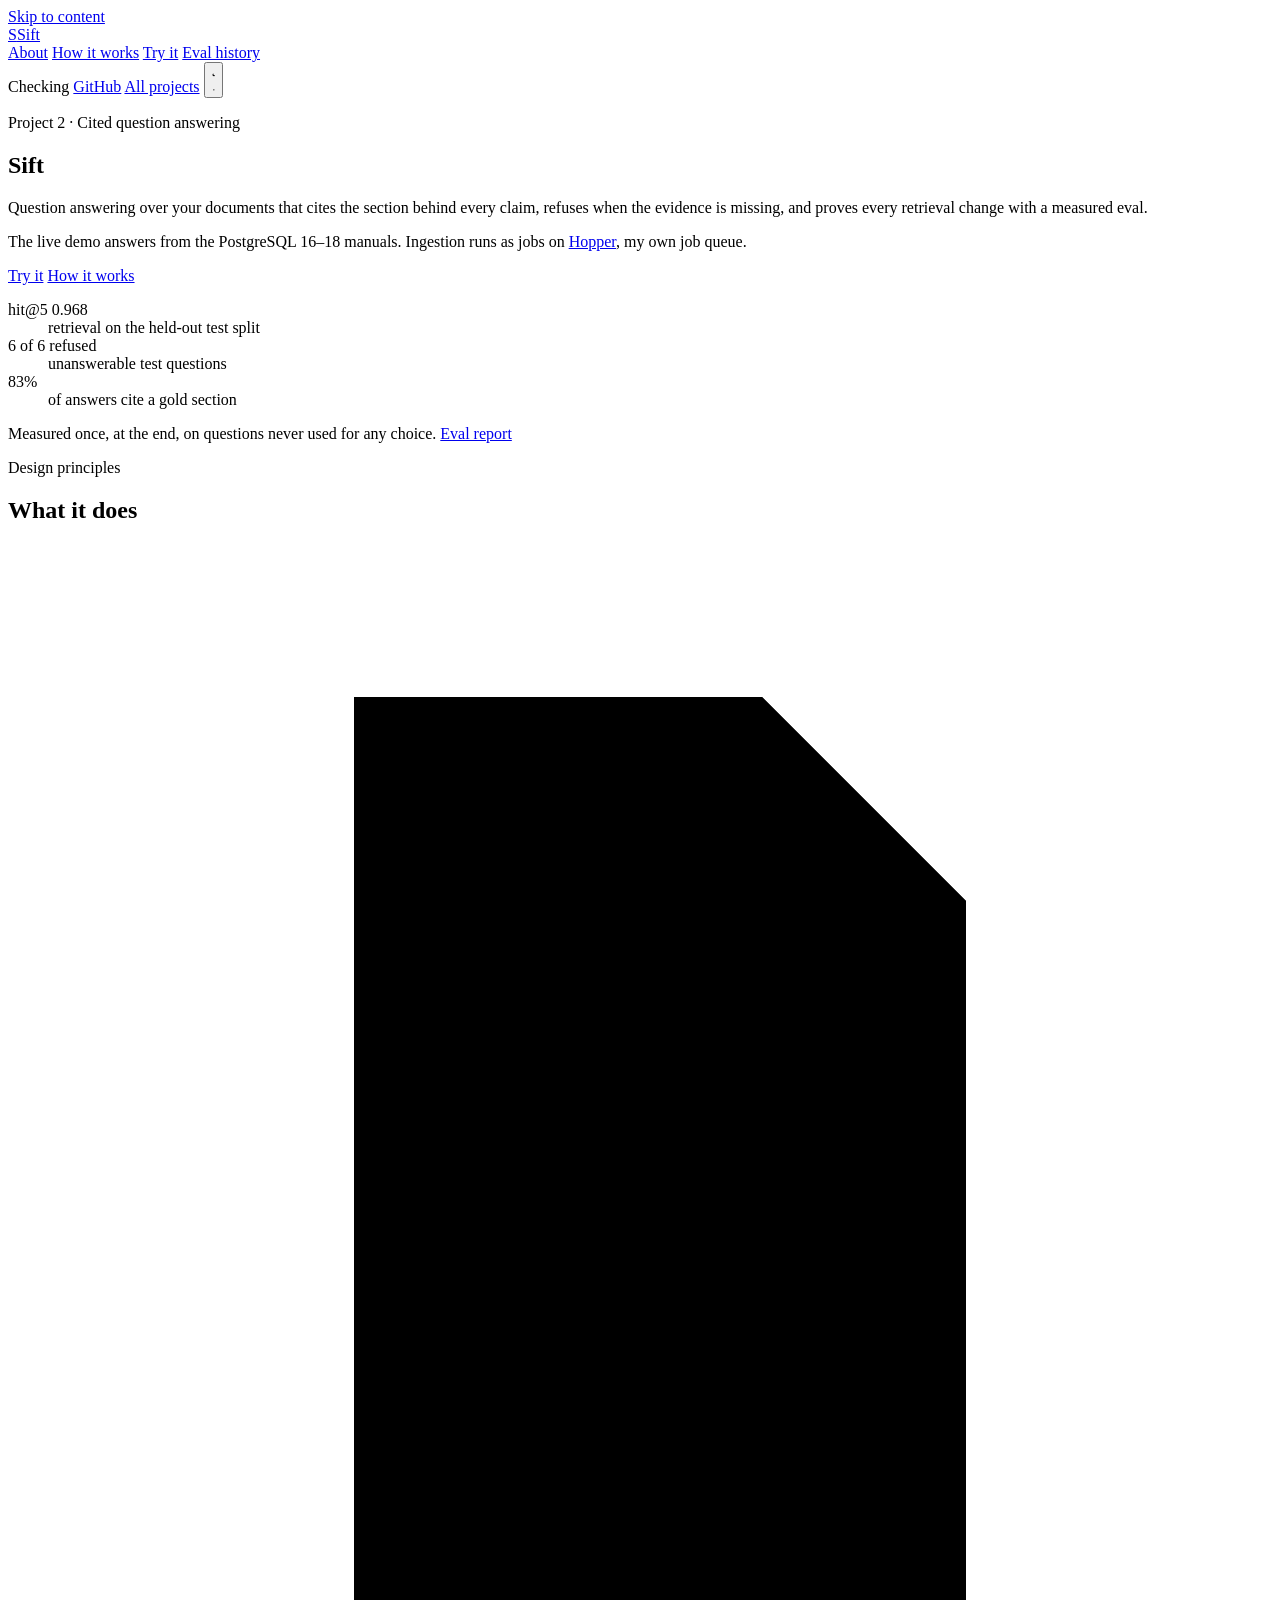
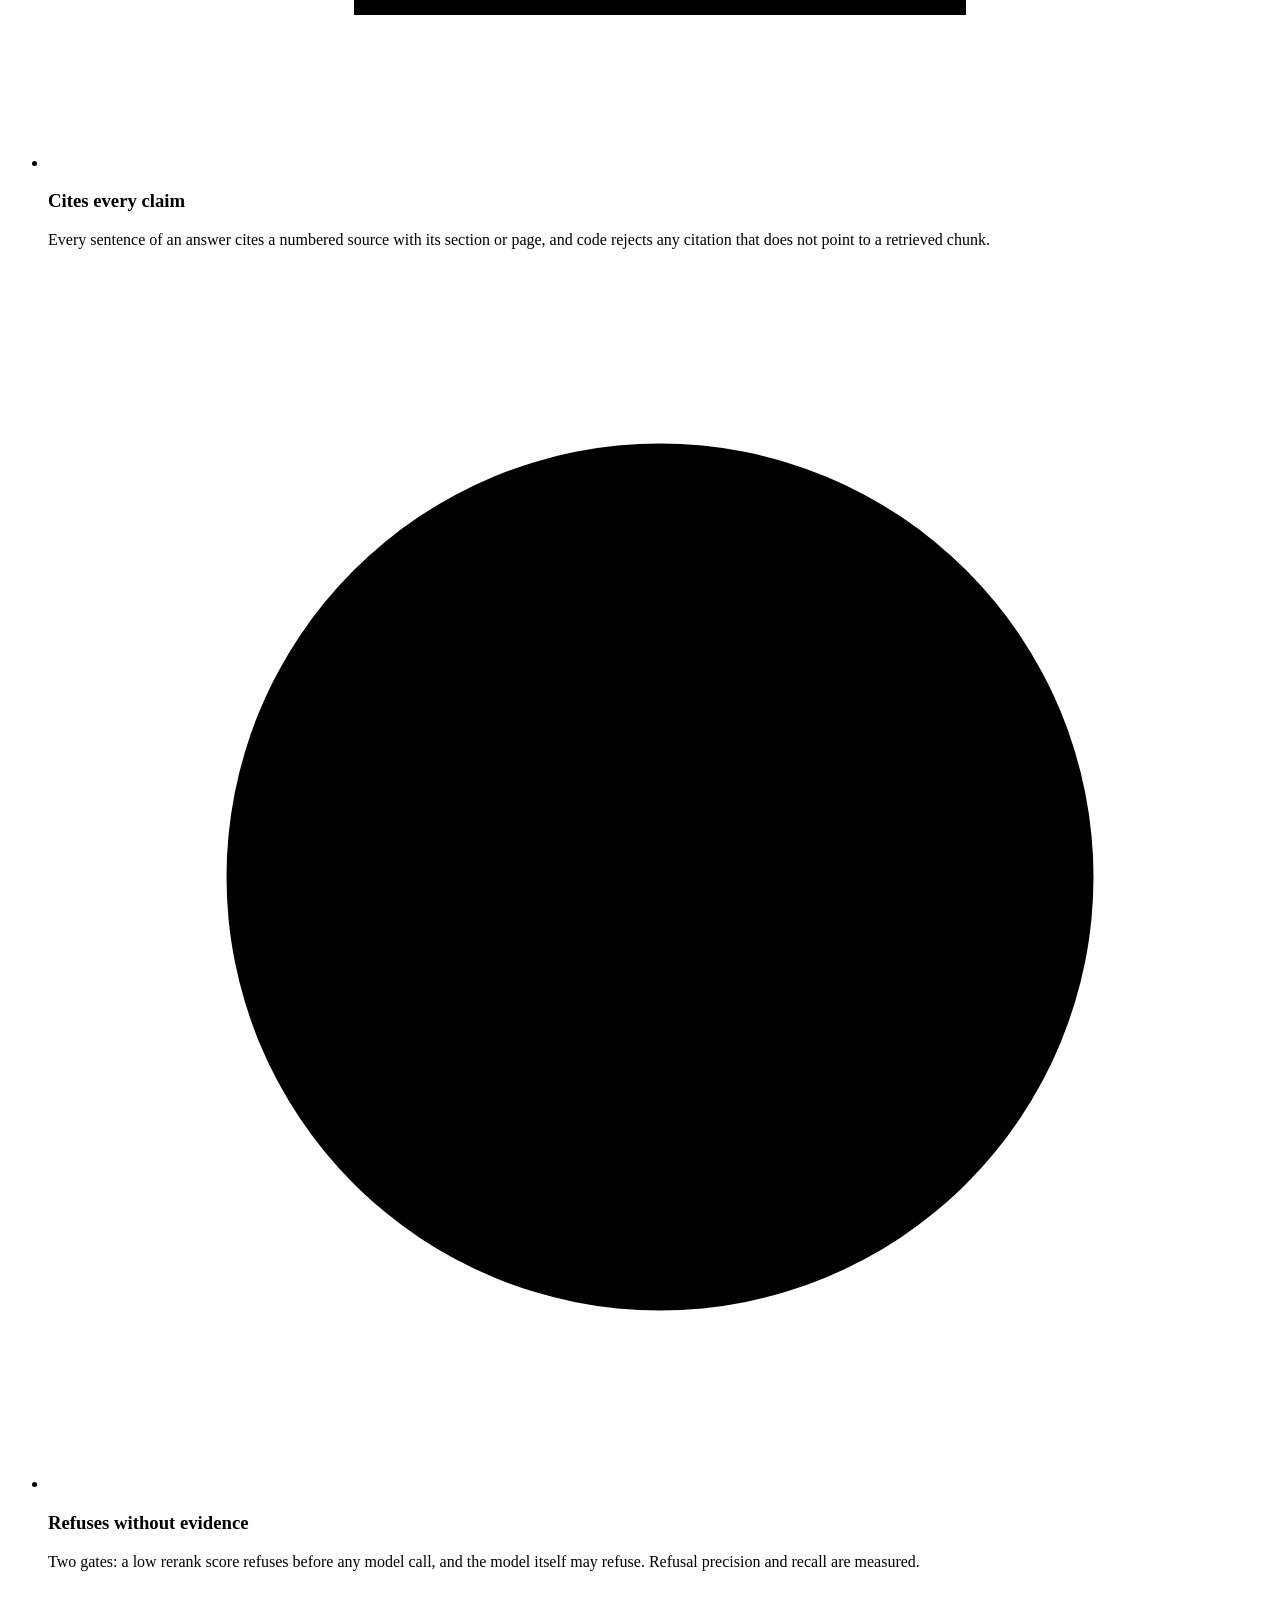
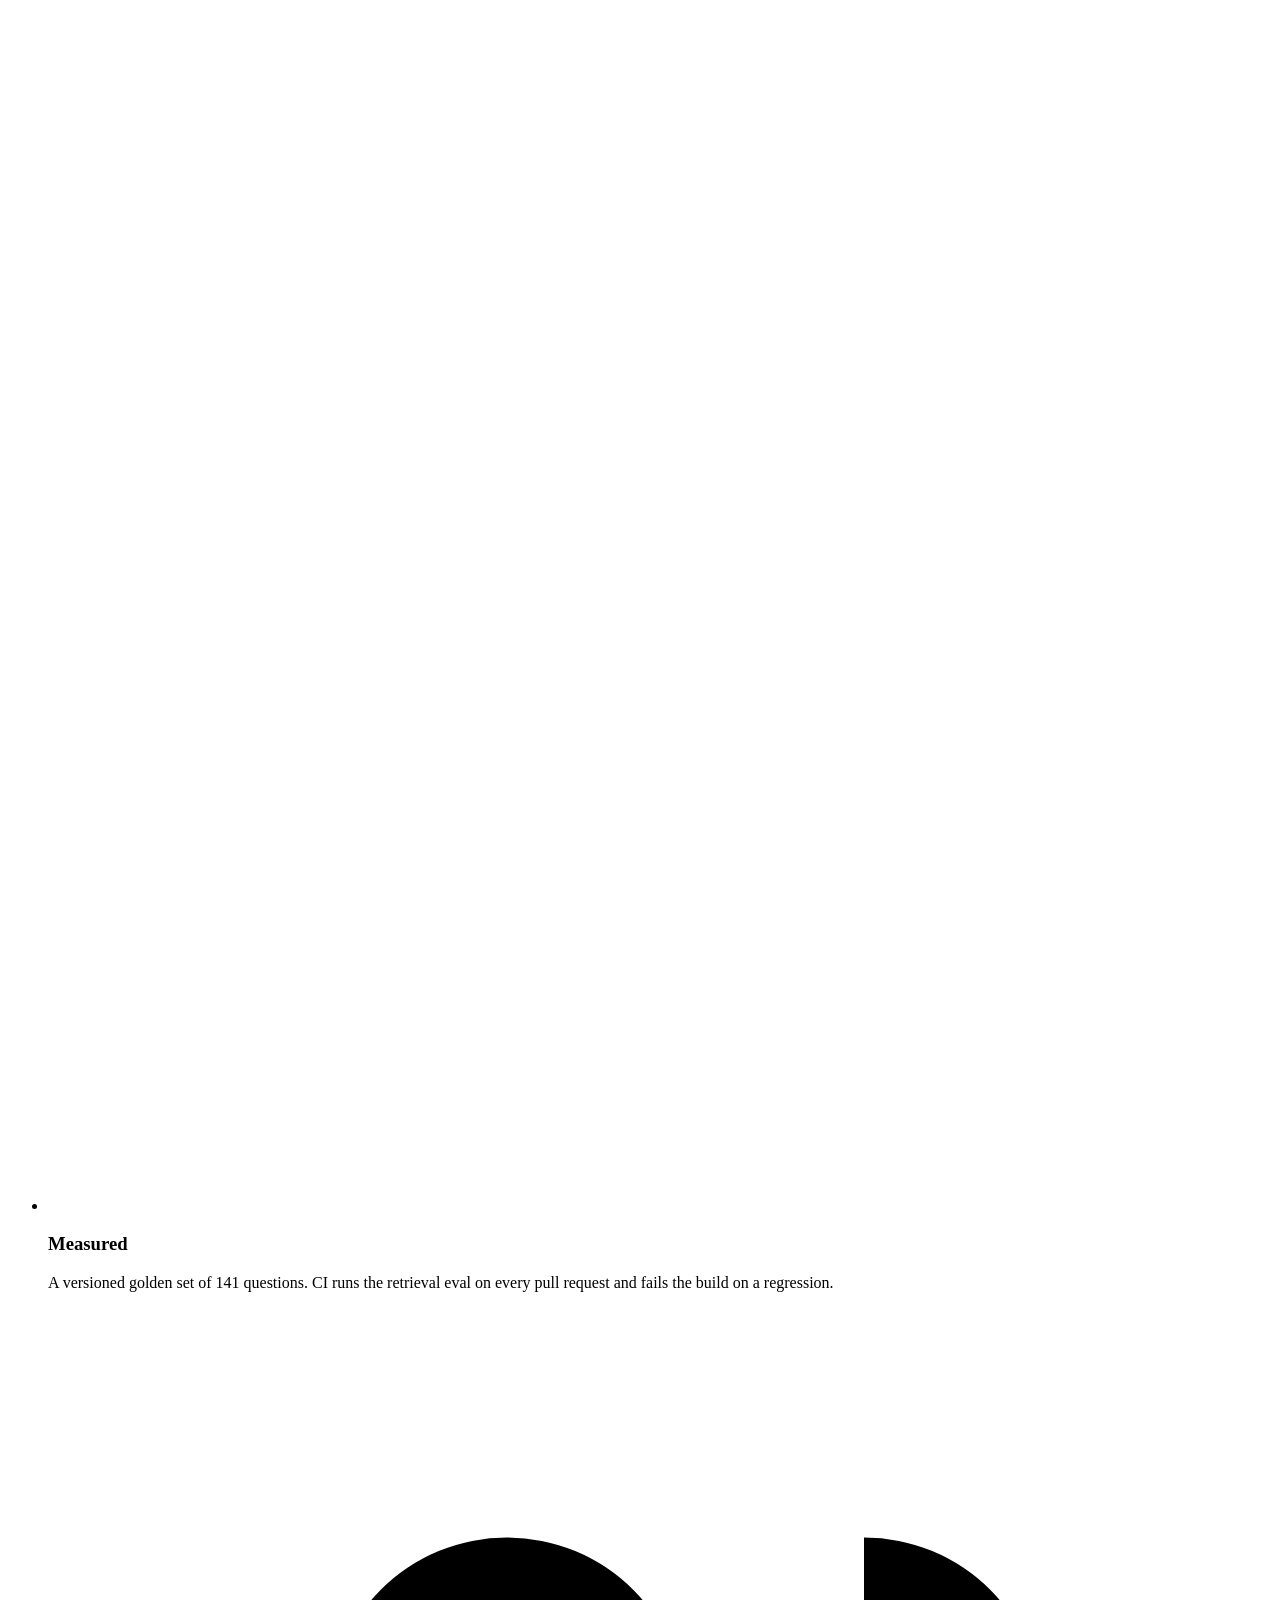
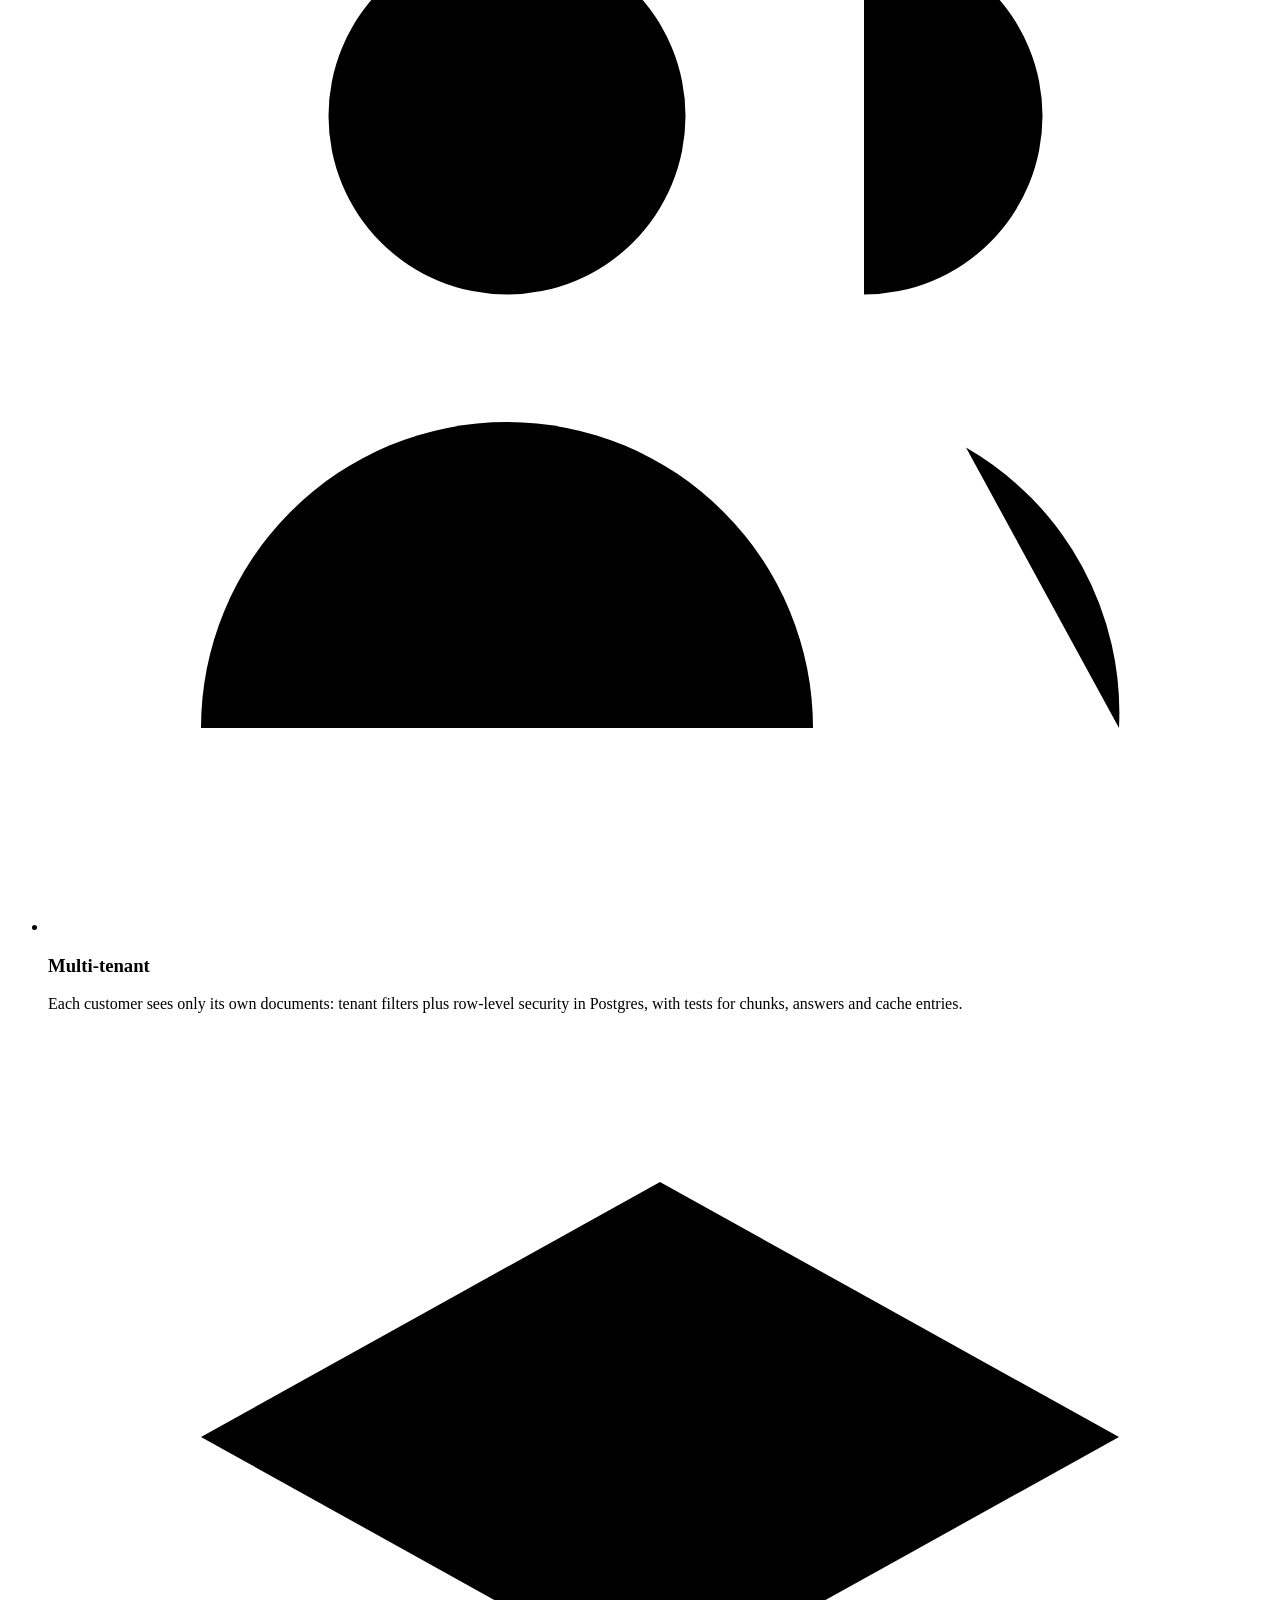
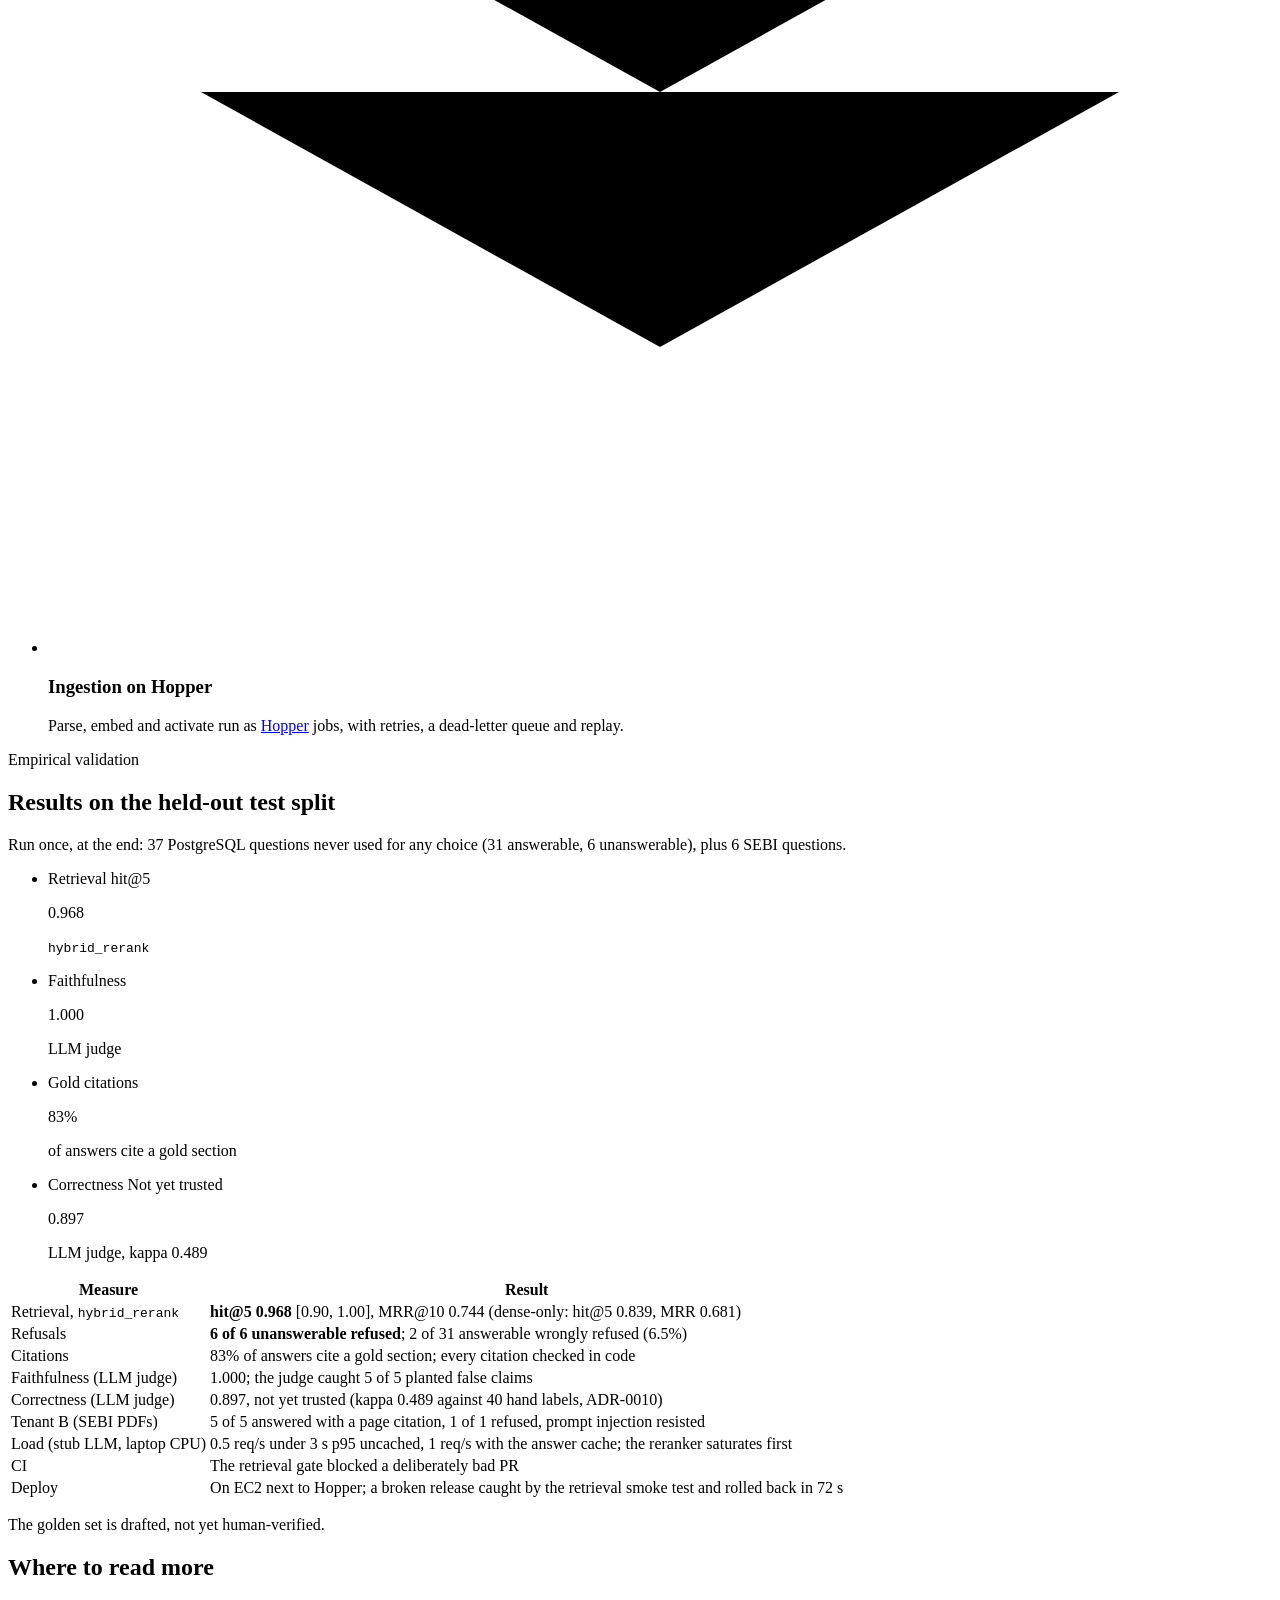
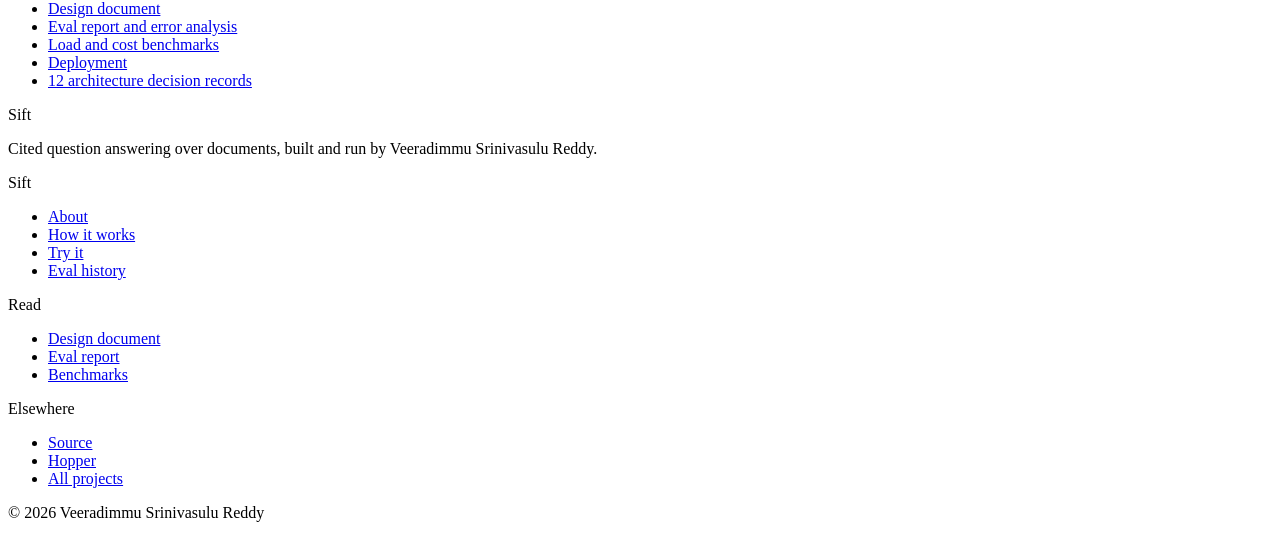
==== commit 045298c0: "Site polish: Inter self-hosted, feature icons, a favicon - Inter, the design's typeface, was named i" ====
--- a/src/sift/api/static/index.html
+++ b/src/sift/api/static/index.html
@@ -8,6 +8,7 @@
   <meta name="color-scheme" content="light dark">
   <!-- Before the styles: applies a saved light or dark choice before the first paint. -->
   <script src="static/theme.js"></script>
+  <link rel="icon" href="static/favicon.svg" type="image/svg+xml">
   <link rel="stylesheet" href="static/app.css">
   <script src="static/app.js" defer></script>
 </head>
@@ -28,7 +29,7 @@
         <span class="status-dot" aria-hidden="true"></span><span id="status-text">Checking</span>
       </span>
       <a class="header-link" href="https://github.com/Srinu-design/sift">GitHub</a>
-      <a class="header-link" href="../">All projects</a>
+      <a class="header-link home-link" href="../">All projects</a>
       <button type="button" class="icon-btn" id="theme-toggle" aria-label="Switch to dark mode" title="Switch to dark mode">
         <svg class="icon-moon" viewBox="0 0 24 24" aria-hidden="true"><path d="M20 14.5A8.5 8.5 0 0 1 9.5 4a8.5 8.5 0 1 0 10.5 10.5Z"/></svg>
         <svg class="icon-sun" viewBox="0 0 24 24" aria-hidden="true"><circle cx="12" cy="12" r="4.2"/><path d="M12 2.5v2.2M12 19.3v2.2M2.5 12h2.2M19.3 12h2.2M5.3 5.3l1.55 1.55M17.15 17.15l1.55 1.55M5.3 18.7l1.55-1.55M17.15 6.85l1.55-1.55"/></svg>
@@ -73,18 +74,18 @@
       <p class="eyebrow">Design principles</p>
       <h2 id="features-title">What it does</h2>
       <ul class="cards">
-        <li class="card wide"><h3>Cites every claim</h3><p>Every sentence of an answer cites a numbered
+        <li class="card wide"><svg class="ficon" viewBox="0 0 24 24" aria-hidden="true"><path d="M6 3h8l4 4v14H6z"/><path d="M14 3v4h4M9 12h6M9 16h4"/></svg><h3>Cites every claim</h3><p>Every sentence of an answer cites a numbered
           source with its section or page, and code rejects any citation that does not point to
           a retrieved chunk.</p></li>
-        <li class="card"><h3>Refuses without evidence</h3><p>Two gates: a low rerank score refuses
+        <li class="card"><svg class="ficon" viewBox="0 0 24 24" aria-hidden="true"><circle cx="12" cy="12" r="8.5"/><path d="m6 6 12 12"/></svg><h3>Refuses without evidence</h3><p>Two gates: a low rerank score refuses
           before any model call, and the model itself may refuse. Refusal precision and recall
           are measured.</p></li>
-        <li class="card"><h3>Measured</h3><p>A versioned golden set of 141 questions. CI runs the
+        <li class="card"><svg class="ficon" viewBox="0 0 24 24" aria-hidden="true"><path d="M4 20h16"/><path d="M7 16v-4M12 16V8M17 16V5"/></svg><h3>Measured</h3><p>A versioned golden set of 141 questions. CI runs the
           retrieval eval on every pull request and fails the build on a regression.</p></li>
-        <li class="card"><h3>Multi-tenant</h3><p>Each customer sees only its own documents:
+        <li class="card"><svg class="ficon" viewBox="0 0 24 24" aria-hidden="true"><circle cx="9" cy="8" r="3.5"/><path d="M3 20a6 6 0 0 1 12 0"/><path d="M16 4.5a3.5 3.5 0 0 1 0 7M18 14.5a6 6 0 0 1 3 5.5"/></svg><h3>Multi-tenant</h3><p>Each customer sees only its own documents:
           tenant filters plus row-level security in Postgres, with tests for chunks, answers and
           cache entries.</p></li>
-        <li class="card"><h3>Ingestion on Hopper</h3><p>Parse, embed and activate run as
+        <li class="card"><svg class="ficon" viewBox="0 0 24 24" aria-hidden="true"><path d="m12 3 9 5-9 5-9-5z"/><path d="m3 13 9 5 9-5"/></svg><h3>Ingestion on Hopper</h3><p>Parse, embed and activate run as
           <a href="https://github.com/Srinu-design/hopper">Hopper</a> jobs, with retries, a
           dead-letter queue and replay.</p></li>
       </ul>
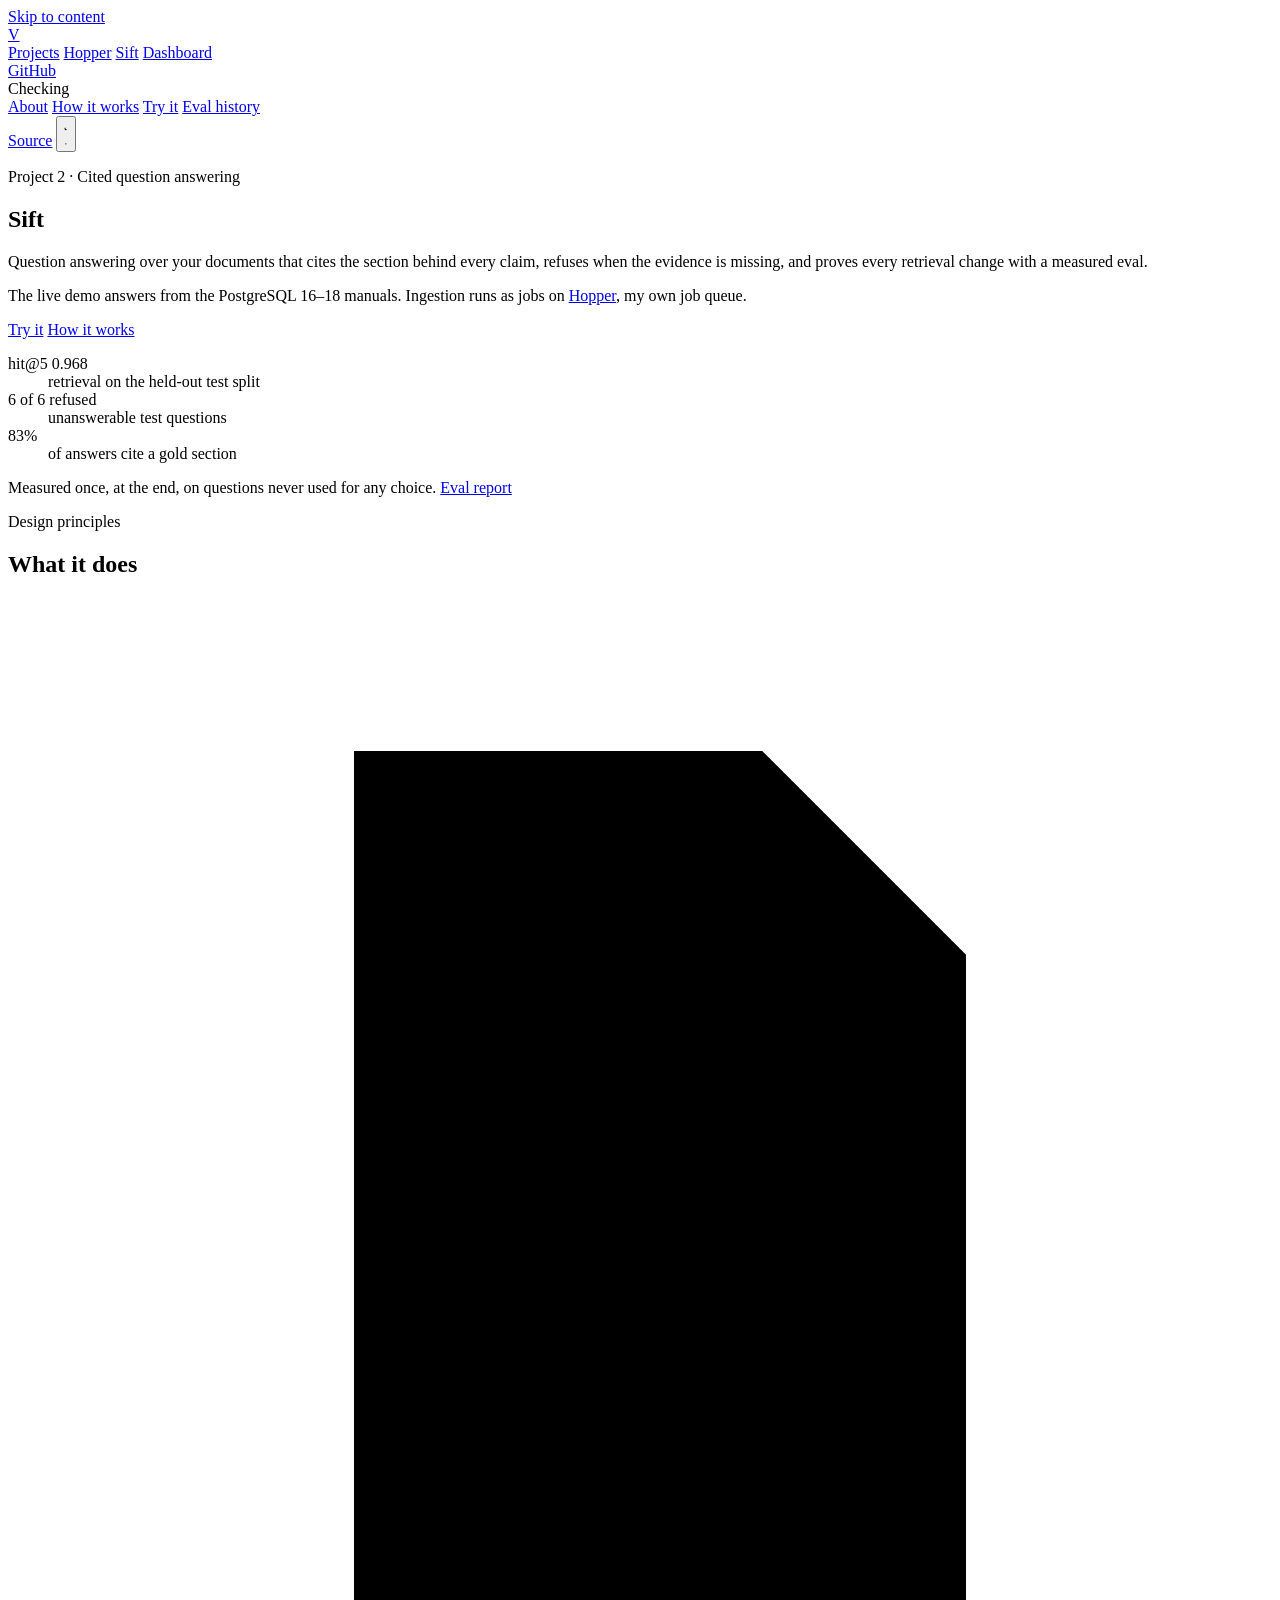
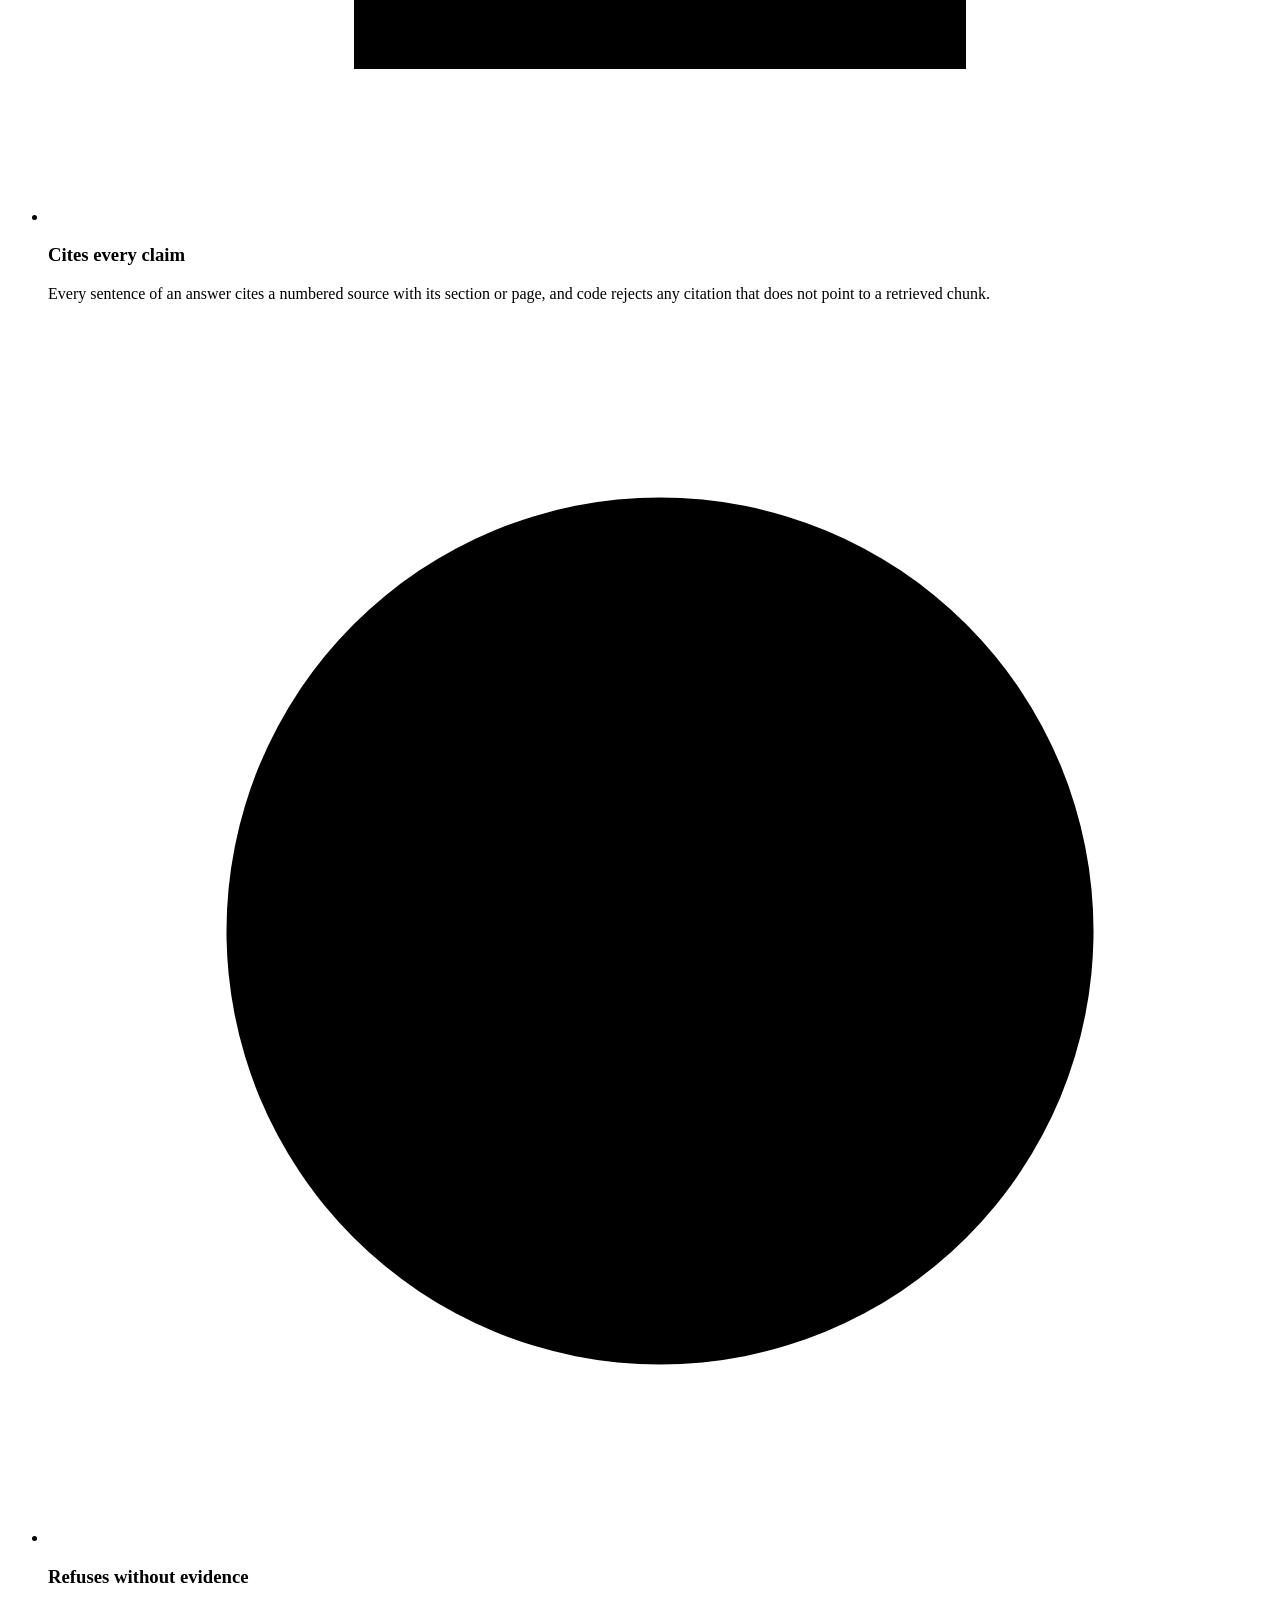
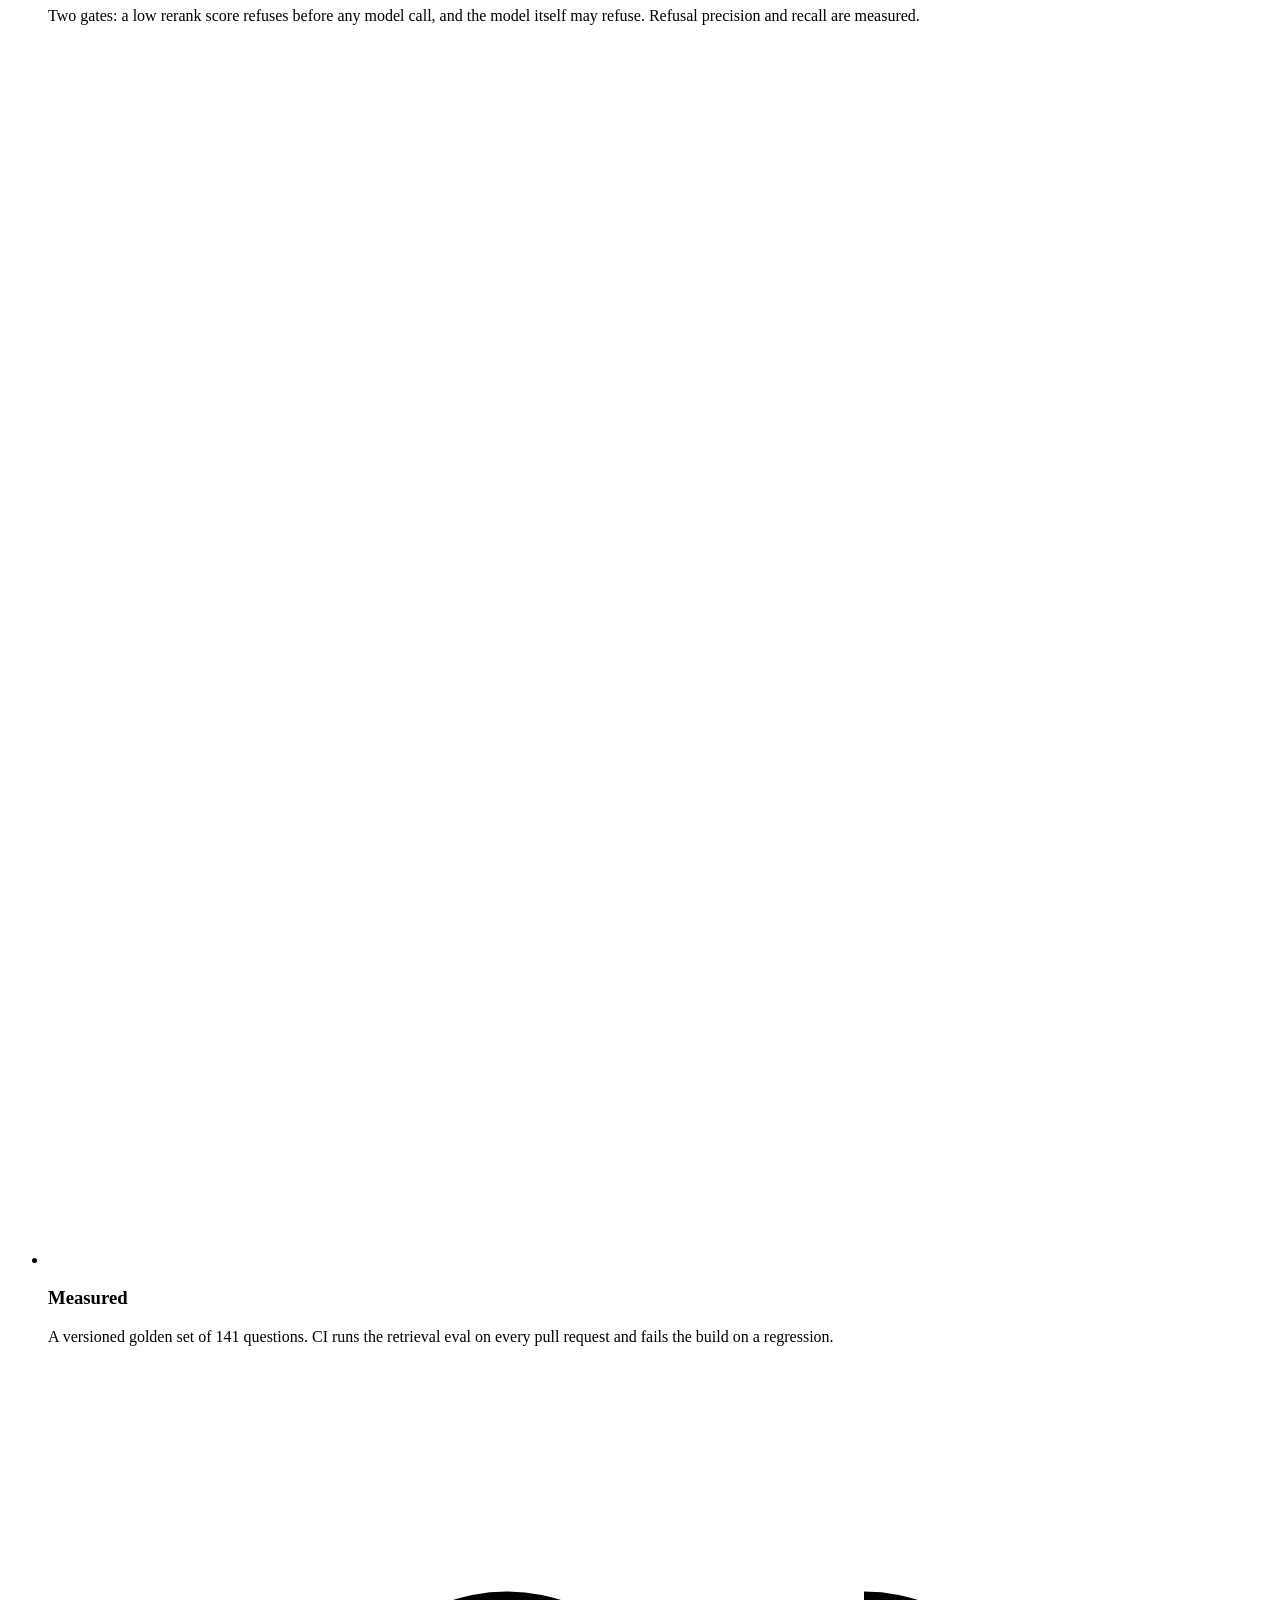
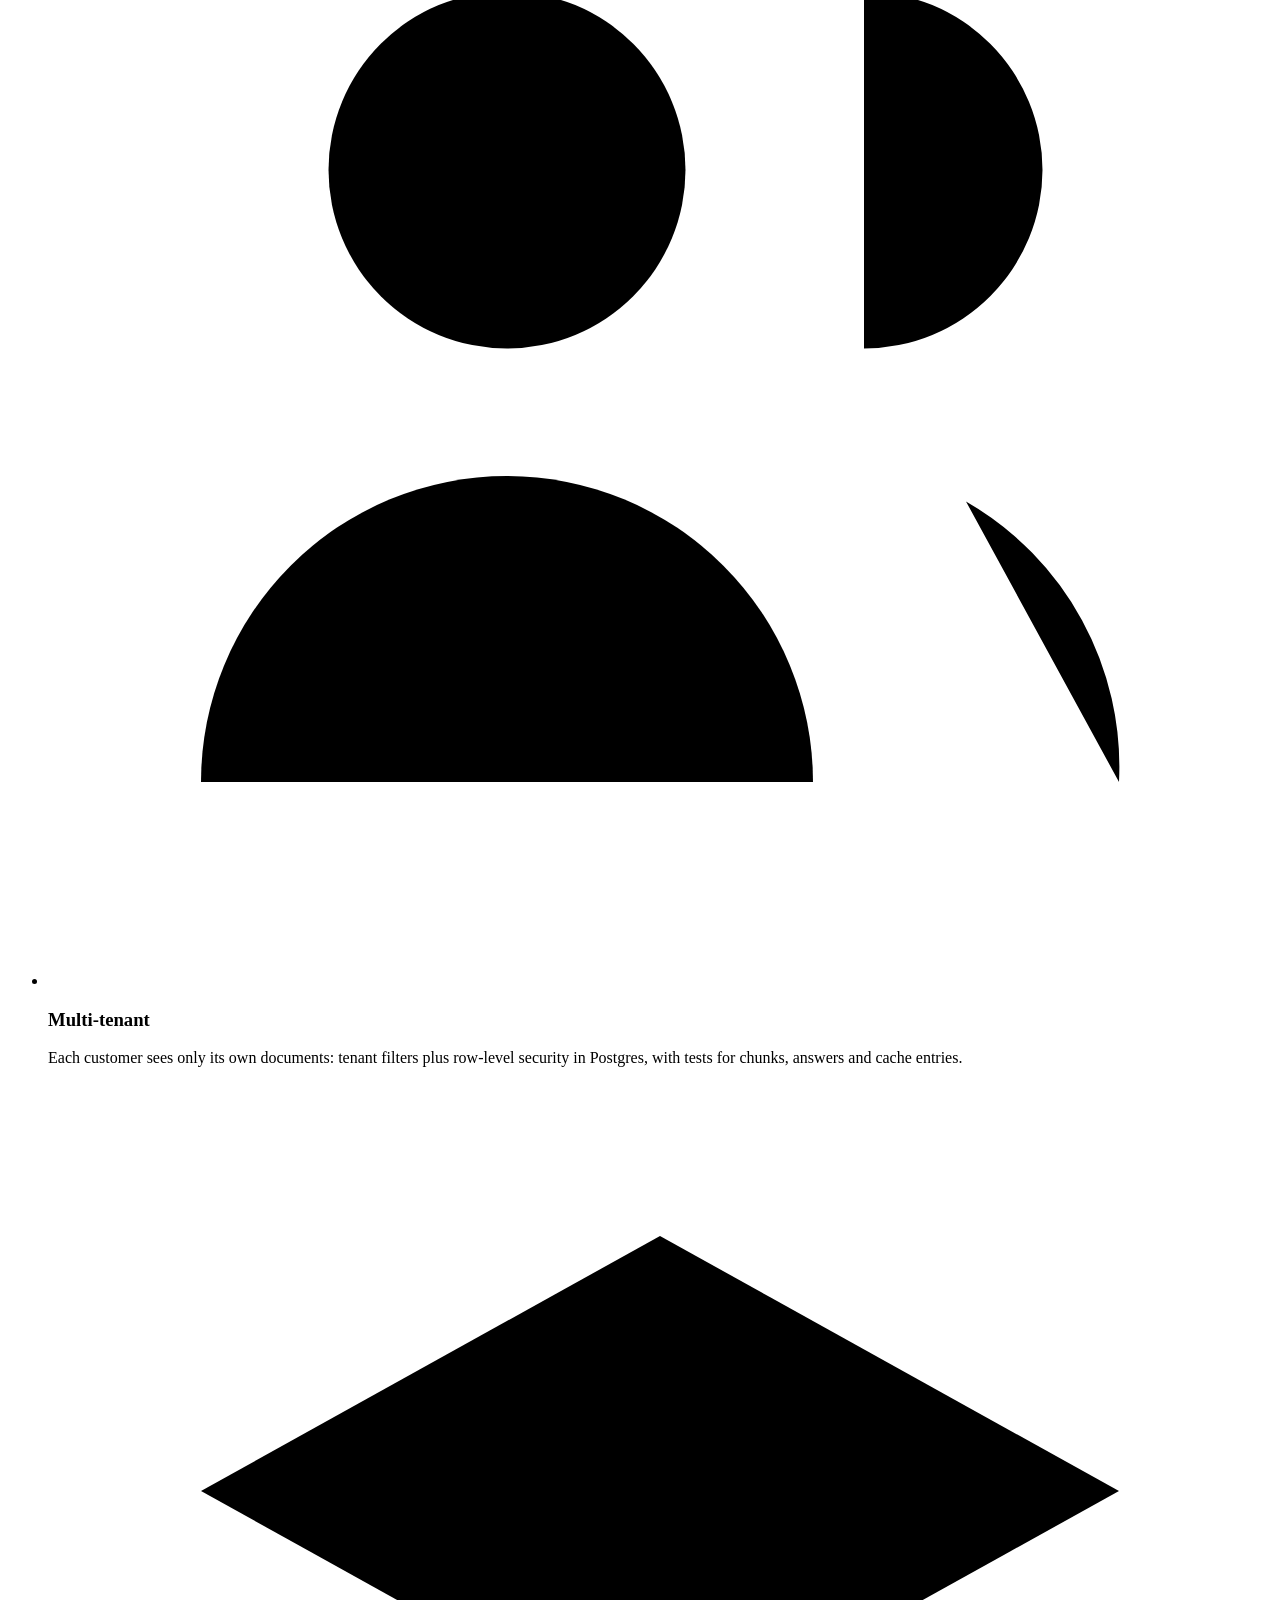
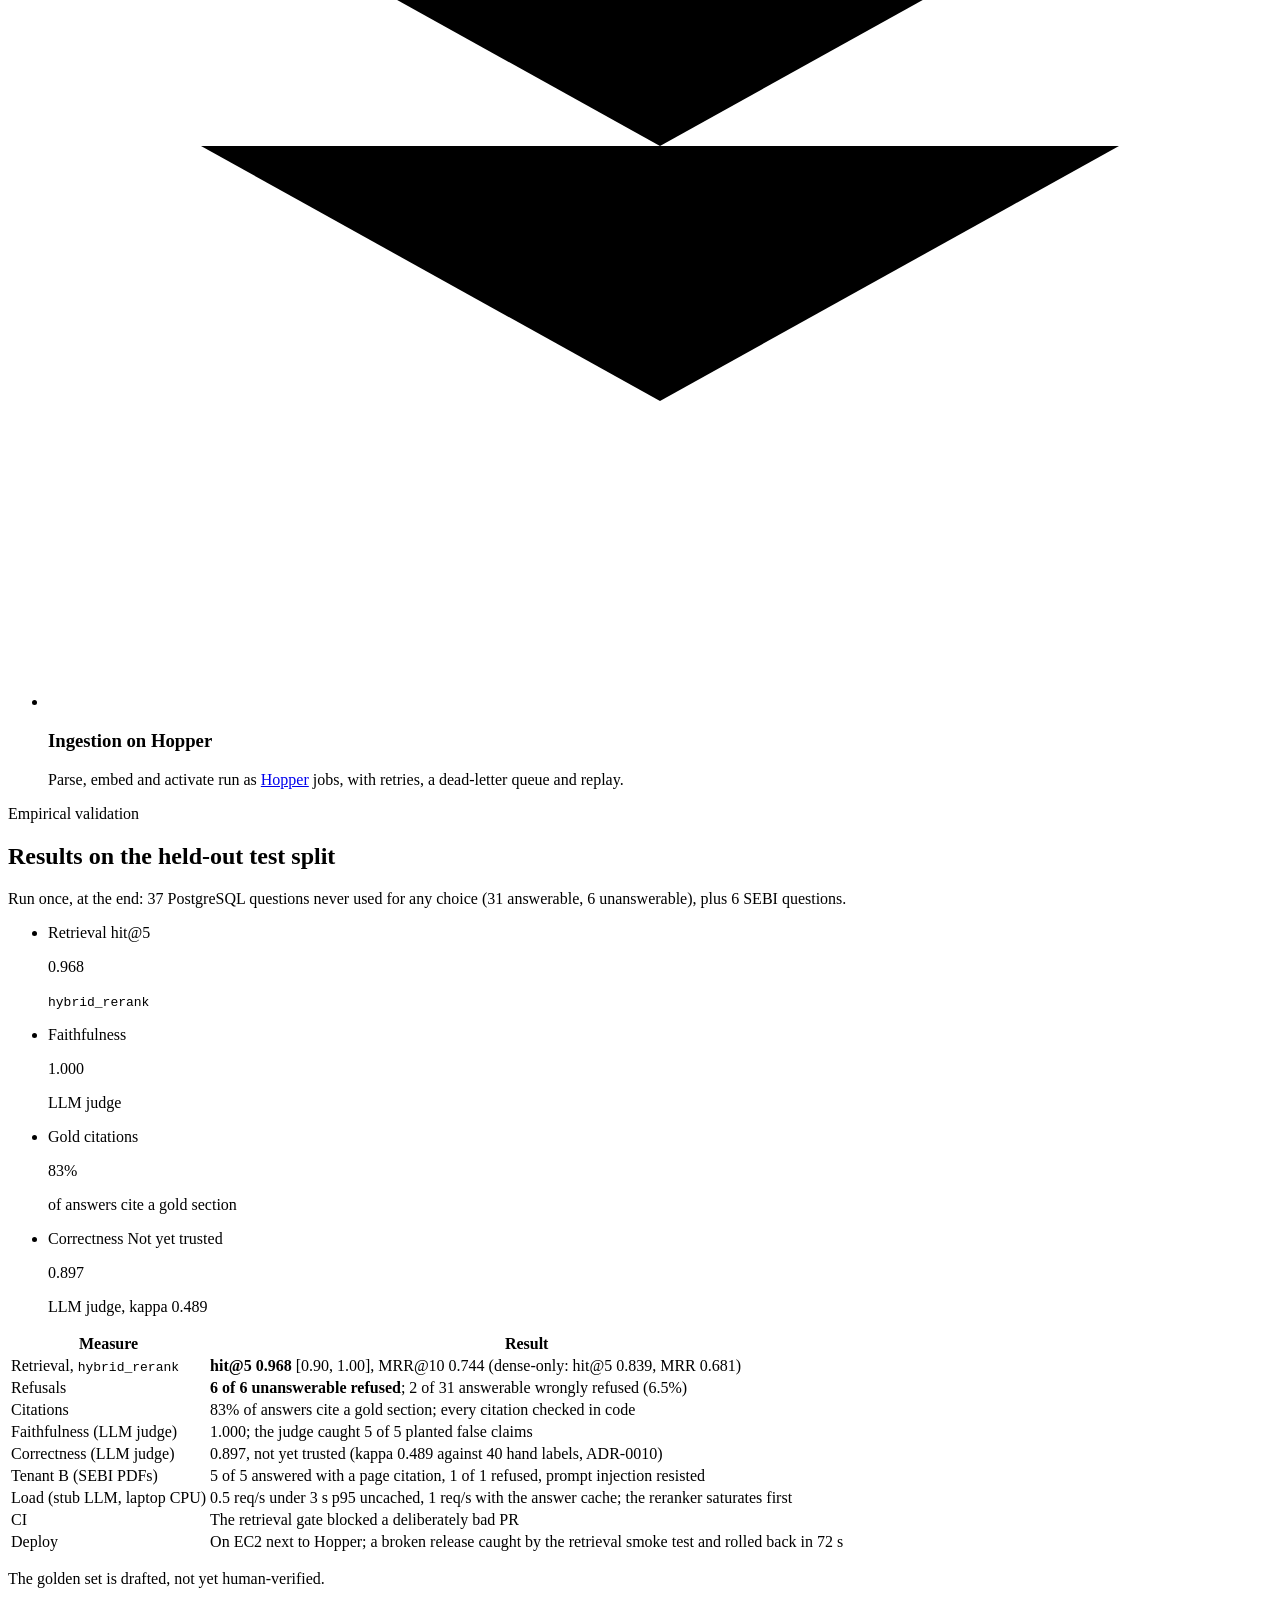
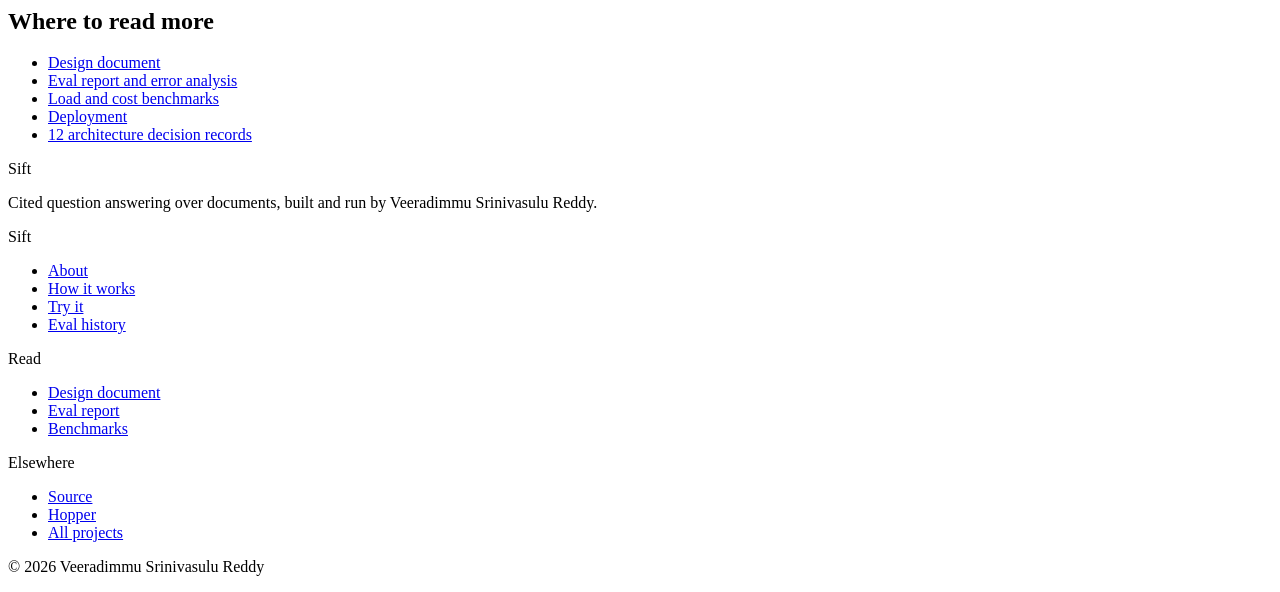
==== commit adb3ea0a: "The same nav bar on all three pages Sift's page now has the portfolio's bar, with the same values as" ====
--- a/src/sift/api/static/index.html
+++ b/src/sift/api/static/index.html
@@ -16,27 +16,35 @@
 <a class="skip" href="#main">Skip to content</a>
 
 <header class="nav-shell">
-  <div class="nav">
-    <a class="brand" href="#about" aria-label="Sift, home"><span class="mark emerald" aria-hidden="true">S</span><span>Sift</span></a>
-    <nav class="tabs" aria-label="Sections">
-      <a href="#about" data-tab-link="about">About</a>
-      <a href="#how" data-tab-link="how">How it works</a>
-      <a href="#try" data-tab-link="try">Try it</a>
-      <a href="#evals" data-tab-link="evals">Eval history</a>
-    </nav>
-    <div class="header-end">
-      <span class="status" id="status" data-state="unknown" title="Live status from readyz">
-        <span class="status-dot" aria-hidden="true"></span><span id="status-text">Checking</span>
-      </span>
-      <a class="header-link" href="https://github.com/Srinu-design/sift">GitHub</a>
-      <a class="header-link home-link" href="../">All projects</a>
-      <button type="button" class="icon-btn" id="theme-toggle" aria-label="Switch to dark mode" title="Switch to dark mode">
-        <svg class="icon-moon" viewBox="0 0 24 24" aria-hidden="true"><path d="M20 14.5A8.5 8.5 0 0 1 9.5 4a8.5 8.5 0 1 0 10.5 10.5Z"/></svg>
-        <svg class="icon-sun" viewBox="0 0 24 24" aria-hidden="true"><circle cx="12" cy="12" r="4.2"/><path d="M12 2.5v2.2M12 19.3v2.2M2.5 12h2.2M19.3 12h2.2M5.3 5.3l1.55 1.55M17.15 17.15l1.55 1.55M5.3 18.7l1.55-1.55M17.15 6.85l1.55-1.55"/></svg>
-      </button>
-    </div>
-  </div>
+  <nav class="gnav" aria-label="Main">
+    <div class="gnav-start">
+      <a class="gnav-mark" href="../" aria-label="Veeradimmu Srinivasulu Reddy, home"><span aria-hidden="true">V</span></a>
+      <div class="gnav-links">
+        <a class="wide-only" href="../#projects">Projects</a>
+        <a href="../hopper/">Hopper</a>
+        <a href="./" aria-current="page">Sift</a>
+        <a class="wide-only" href="../grafana/">Dashboard</a>
+      </div>
+    </div>
+    <a class="gnav-button" href="https://github.com/Srinu-design">GitHub</a>
+  </nav>
 </header>
+<div class="projectbar">
+  <span class="status" id="status" data-state="unknown" title="Live status from readyz">
+    <span class="status-dot" aria-hidden="true"></span><span id="status-text">Checking</span>
+  </span>
+  <nav class="tabs" aria-label="Sift">
+    <a href="#about" data-tab-link="about">About</a>
+    <a href="#how" data-tab-link="how">How it works</a>
+    <a href="#try" data-tab-link="try">Try it</a>
+    <a href="#evals" data-tab-link="evals">Eval history</a>
+  </nav>
+  <a class="project-link" href="https://github.com/Srinu-design/sift">Source</a>
+  <button type="button" class="icon-btn" id="theme-toggle" aria-label="Switch to dark mode" title="Switch to dark mode">
+    <svg class="icon-moon" viewBox="0 0 24 24" aria-hidden="true"><path d="M20 14.5A8.5 8.5 0 0 1 9.5 4a8.5 8.5 0 1 0 10.5 10.5Z"/></svg>
+    <svg class="icon-sun" viewBox="0 0 24 24" aria-hidden="true"><circle cx="12" cy="12" r="4.2"/><path d="M12 2.5v2.2M12 19.3v2.2M2.5 12h2.2M19.3 12h2.2M5.3 5.3l1.55 1.55M17.15 17.15l1.55 1.55M5.3 18.7l1.55-1.55M17.15 6.85l1.55-1.55"/></svg>
+  </button>
+</div>
 
 <main id="main">
 
